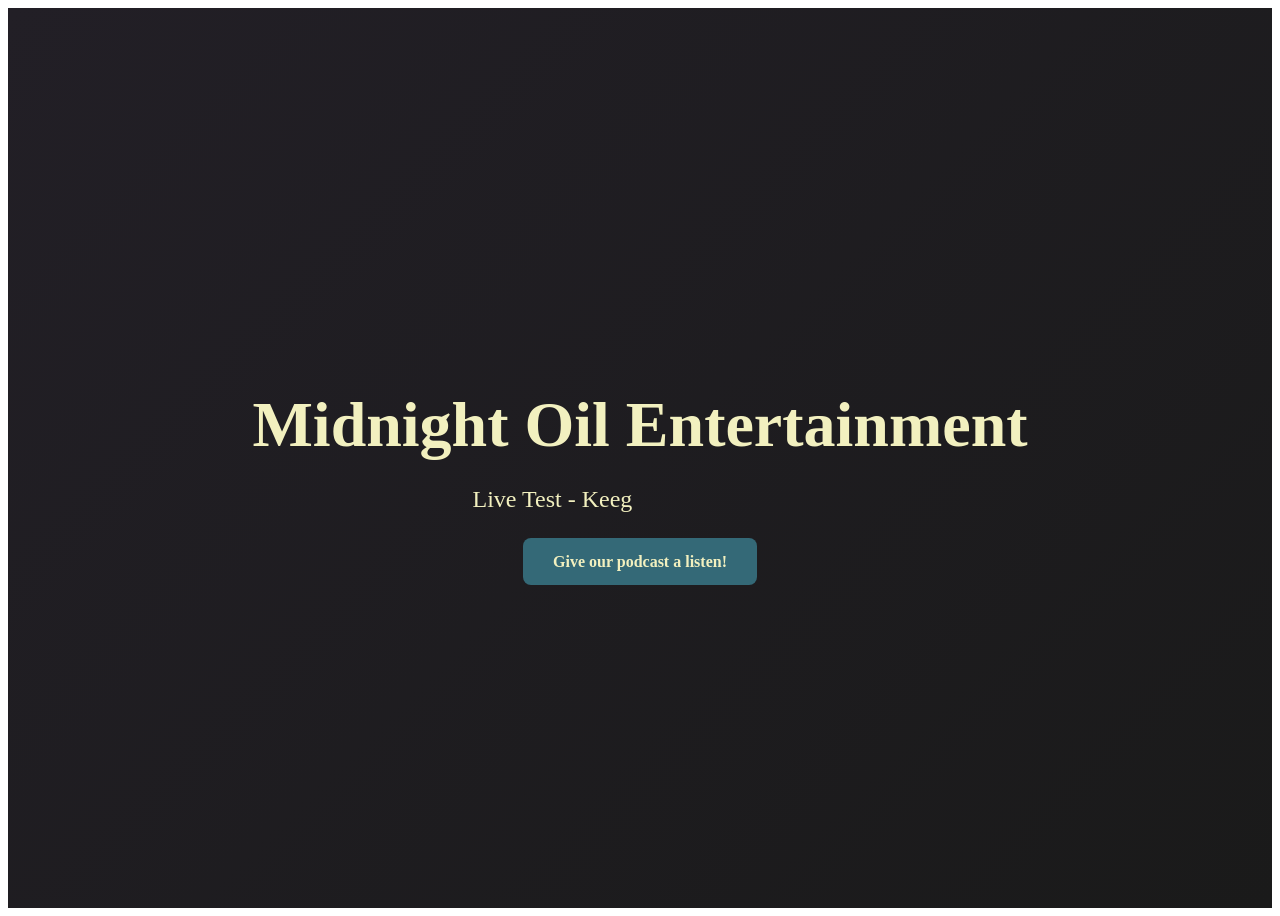
==== index.html @ 4fea9111 "Update index.html" ====
<!DOCTYPE html>
<html lang="en">
  <script id="mcjs">!function(c,h,i,m,p){m=c.createElement(h),p=c.getElementsByTagName(h)[0],m.async=1,m.src=i,p.parentNode.insertBefore(m,p)}(document,"script","https://chimpstatic.com/mcjs-connected/js/users/0e28ff2f172b6da48c7a118a7/094b4158a51c81645ba311806.js");</script>
<head>
  <meta charset="UTF-8">
  <meta name="viewport" content="width=device-width, initial-scale=1.0">
  <title>Midnight Oil Entertainment</title>
  <link rel="stylesheet" href="styles.css">
</head>
<body>
  <header class ="hero">
    <div class="herocontent">
  <h1> Midnight Oil Entertainment</h1>
  <p> Live Test - Keeg</p>
  <a href="https://open.spotify.com/show/3IgRxd3pY9HFSzMkPGi6jD" class="btn">Give our podcast a listen!</a>
    </div>
  </header>
</div>
<script type="text/javascript" src="//s3.amazonaws.com/downloads.mailchimp.com/js/mc-validate.js"></script><script type="text/javascript">(function($) {window.fnames = new Array(); window.ftypes = new Array();fnames[0]='EMAIL';ftypes[0]='email';fnames[1]='FNAME';ftypes[1]='text';fnames[5]='BIRTHDAY';ftypes[5]='birthday';fnames[2]='LNAME';ftypes[2]='text';fnames[3]='ADDRESS';ftypes[3]='address';fnames[4]='PHONE';ftypes[4]='phone';fnames[6]='COMPANY';ftypes[6]='text';}(jQuery));var $mcj = jQuery.noConflict(true);</script></div>


</body>
</html>
---- styles.css ----
.hero {
  height: 100vh;
  background: linear-gradient(135deg, #221f26, #1a1a1a); /* #221f26 from logo */
  color: #f2f0bf; /* light text */
  display: flex;
  justify-content: center;
  align-items: center;
  text-align: center;
}

.hero h1 {
  font-size: 4rem;
  margin-bottom: 20px;
  color: #f2f0bf; /* heading in light accent */
}

.hero p {
  font-size: 1.5rem;
  margin-bottom: 40px;
  max-width: 600px;
}

.btn {
  text-decoration: none;
  padding: 15px 30px;
  background-color: #346977; /* secondary accent */
  color: #f2f0bf;
  font-weight: bold;
  border-radius: 8px;
  transition: all 0.3s ease;
}

.btn:hover {
  background-color: #1f4f5f; /* slightly darker hover */
  transform: scale(1.05);
}
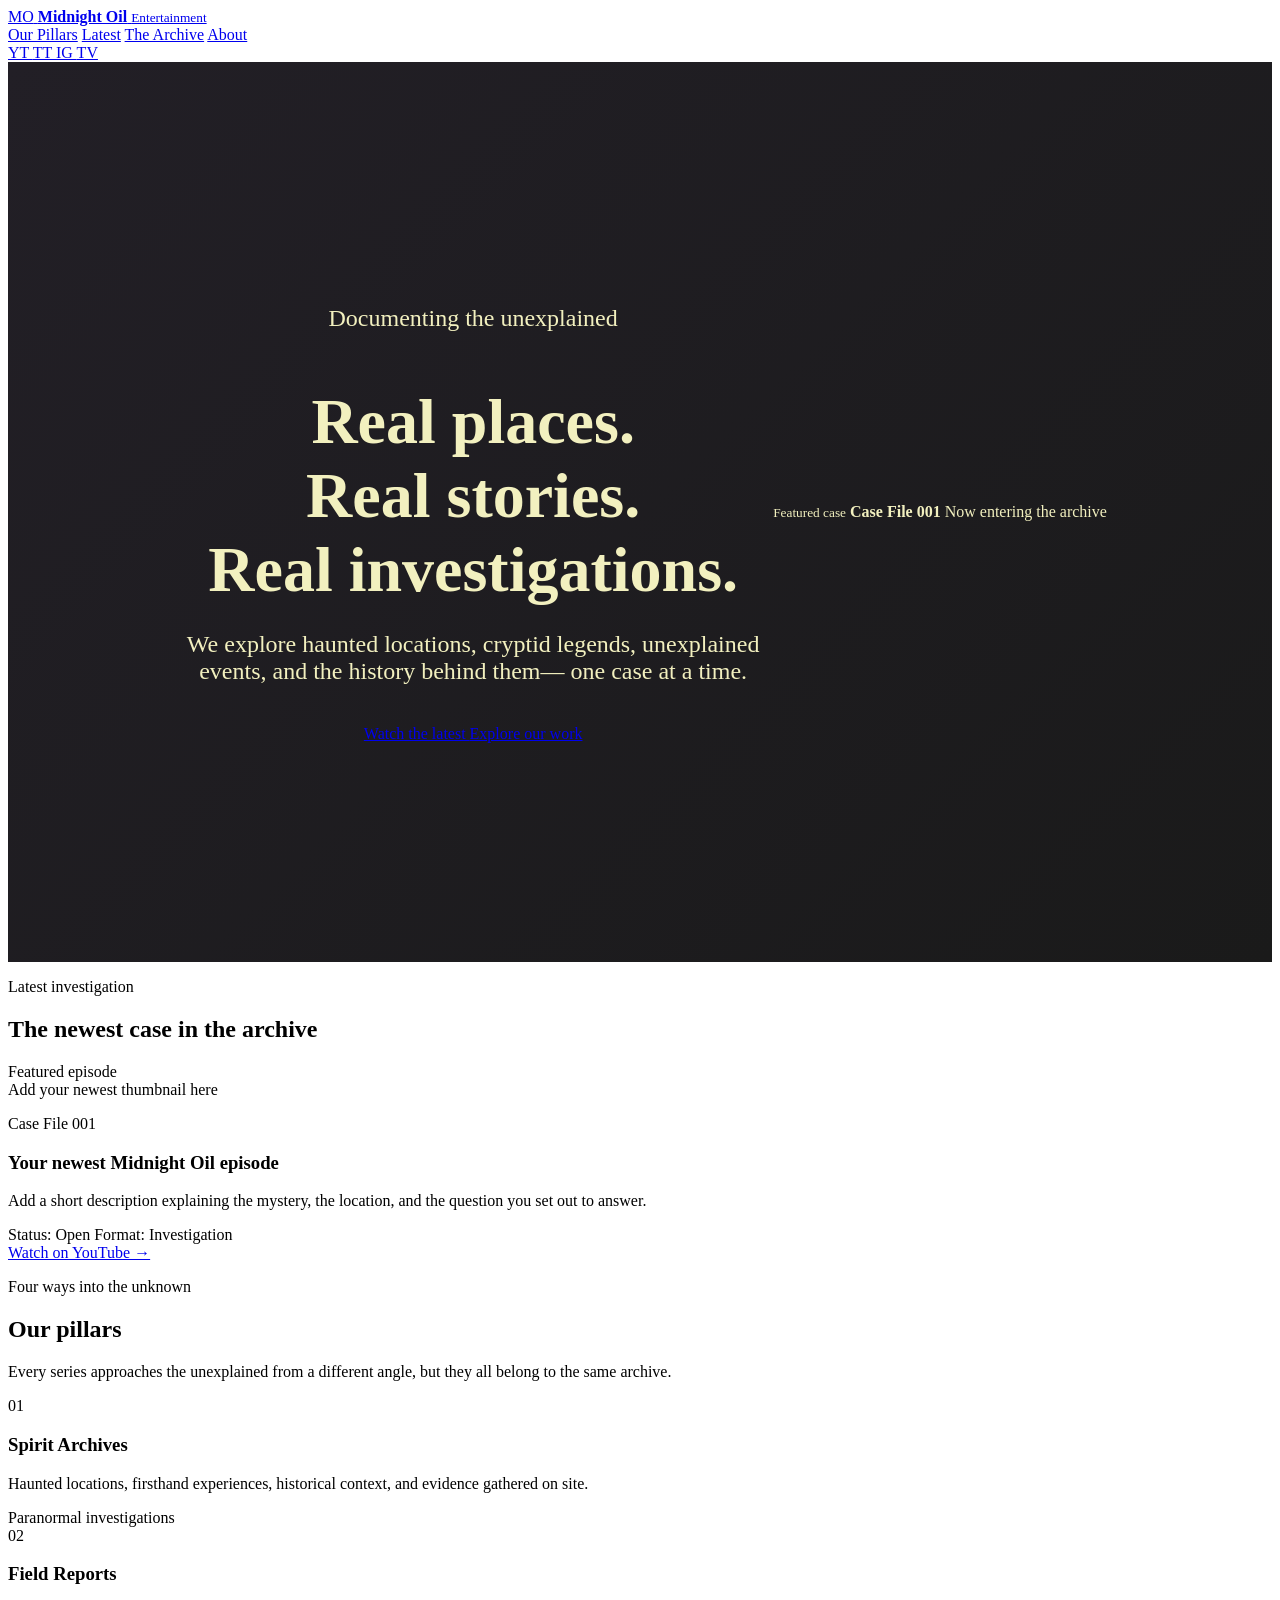
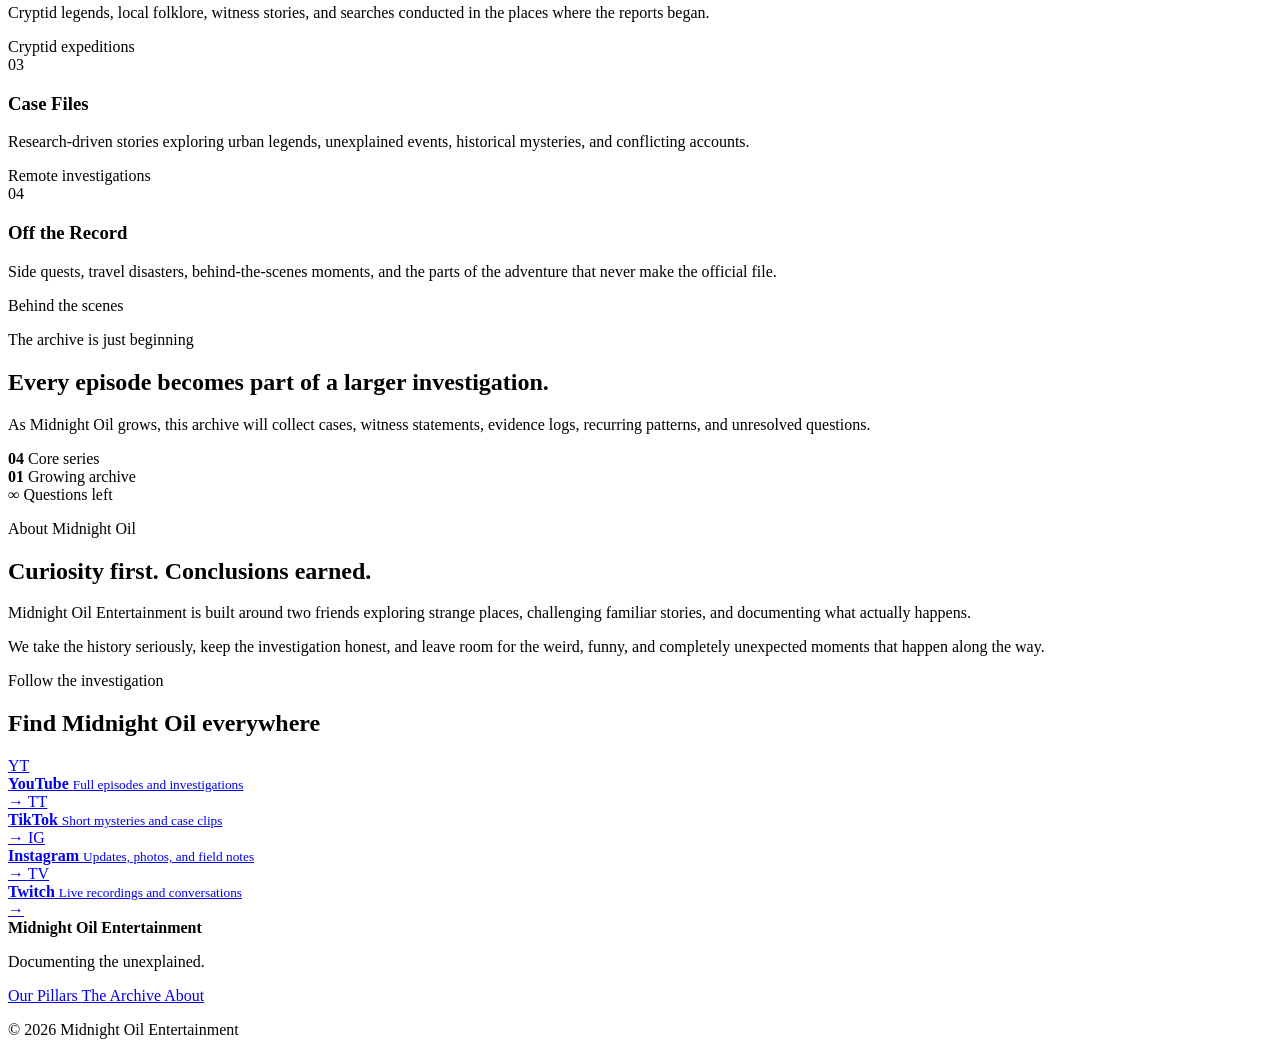
==== commit c5c5e079: "Update index.html" ====
--- a/index.html
+++ b/index.html
@@ -1,25 +1,642 @@
-<!DOCTYPE html>
-<html lang="en">
-  <script id="mcjs">!function(c,h,i,m,p){m=c.createElement(h),p=c.getElementsByTagName(h)[0],m.async=1,m.src=i,p.parentNode.insertBefore(m,p)}(document,"script","https://chimpstatic.com/mcjs-connected/js/users/0e28ff2f172b6da48c7a118a7/094b4158a51c81645ba311806.js");</script>
-<head>
-  <meta charset="UTF-8">
-  <meta name="viewport" content="width=device-width, initial-scale=1.0">
-  <title>Midnight Oil Entertainment</title>
-  <link rel="stylesheet" href="styles.css">
-</head>
-<body>
-  <header class ="hero">
-    <div class="herocontent">
-  <h1> Midnight Oil Entertainment</h1>
-  <p> Live Test - Keeg</p>
-  <a href="https://open.spotify.com/show/3IgRxd3pY9HFSzMkPGi6jD" class="btn">Give our podcast a listen!</a>
-    </div>
-  </header>
-</div>
-<script type="text/javascript" src="//s3.amazonaws.com/downloads.mailchimp.com/js/mc-validate.js"></script><script type="text/javascript">(function($) {window.fnames = new Array(); window.ftypes = new Array();fnames[0]='EMAIL';ftypes[0]='email';fnames[1]='FNAME';ftypes[1]='text';fnames[5]='BIRTHDAY';ftypes[5]='birthday';fnames[2]='LNAME';ftypes[2]='text';fnames[3]='ADDRESS';ftypes[3]='address';fnames[4]='PHONE';ftypes[4]='phone';fnames[6]='COMPANY';ftypes[6]='text';}(jQuery));var $mcj = jQuery.noConflict(true);</script></div>
-
-
-</body>
+<!DOCTYPE html>
+<html lang="en">
+<head>
+  <meta charset="UTF-8">
+
+  <meta
+    name="viewport"
+    content="width=device-width, initial-scale=1.0"
+  >
+
+  <meta
+    name="description"
+    content="Midnight Oil Entertainment documents haunted places, cryptid legends, unexplained events, and the stories behind them."
+  >
+
+  <title>Midnight Oil Entertainment</title>
+
+  <link rel="stylesheet" href="styles.css">
+</head>
+
+<body>
+
+  <!-- ========================= -->
+  <!-- HEADER / NAVIGATION -->
+  <!-- ========================= -->
+
+  <header class="site-header">
+
+    <a
+      class="brand"
+      href="#top"
+      aria-label="Midnight Oil Entertainment home"
+    >
+
+      <span class="brand-mark">MO</span>
+
+      <span class="brand-text">
+        <strong>Midnight Oil</strong>
+        <small>Entertainment</small>
+      </span>
+
+    </a>
+
+    <nav
+      class="desktop-nav"
+      aria-label="Main navigation"
+    >
+      <a href="#pillars">Our Pillars</a>
+      <a href="#latest">Latest</a>
+      <a href="#archive">The Archive</a>
+      <a href="#about">About</a>
+    </nav>
+
+    <div
+      class="header-socials"
+      aria-label="Social media"
+    >
+
+      <a
+        href="https://youtube.com/@midnightoilentertainment?si=azWgNylJqY5GxmDU"
+        target="_blank"
+        rel="noopener noreferrer"
+        aria-label="YouTube"
+      >
+        YT
+      </a>
+
+      <a
+        href="https://www.tiktok.com/@midnightoilentertainment?_r=1&_t=ZT-98FKACgDr4A"
+        target="_blank"
+        rel="noopener noreferrer"
+        aria-label="TikTok"
+      >
+        TT
+      </a>
+
+      <a
+        href="https://www.instagram.com/midnightoilentertainment?igsh=N3ZkbWxhZm55MnQy&utm_source=qr"
+        target="_blank"
+        rel="noopener noreferrer"
+        aria-label="Instagram"
+      >
+        IG
+      </a>
+
+      <a
+        href="https://twitch.tv/midnightoilentertainment"
+        target="_blank"
+        rel="noopener noreferrer"
+        aria-label="Twitch"
+      >
+        TV
+      </a>
+
+    </div>
+
+  </header>
+
+
+  <main id="top">
+
+    <!-- ========================= -->
+    <!-- HERO SECTION -->
+    <!-- ========================= -->
+
+    <section class="hero">
+
+      <div class="hero-overlay"></div>
+
+      <div class="hero-content">
+
+        <p class="eyebrow">
+          Documenting the unexplained
+        </p>
+
+        <h1>
+          Real places.<br>
+          Real stories.<br>
+          <span>Real investigations.</span>
+        </h1>
+
+        <p class="hero-copy">
+          We explore haunted locations, cryptid legends,
+          unexplained events, and the history behind them—
+          one case at a time.
+        </p>
+
+        <div class="button-row">
+
+          <a
+            class="button button-primary"
+            href="#latest"
+          >
+            Watch the latest
+          </a>
+
+          <a
+            class="button button-secondary"
+            href="#pillars"
+          >
+            Explore our work
+          </a>
+
+        </div>
+
+      </div>
+
+      <div
+        class="case-stamp"
+        aria-label="Featured case"
+      >
+        <small>Featured case</small>
+        <strong>Case File 001</strong>
+        <span>Now entering the archive</span>
+      </div>
+
+    </section>
+
+
+    <!-- ========================= -->
+    <!-- LATEST EPISODE -->
+    <!-- ========================= -->
+
+    <section
+      class="section section-dark"
+      id="latest"
+    >
+
+      <div class="section-heading">
+
+        <div>
+          <p class="eyebrow">
+            Latest investigation
+          </p>
+
+          <h2>
+            The newest case in the archive
+          </h2>
+        </div>
+
+      </div>
+
+      <article class="featured-card">
+
+        <div class="featured-visual">
+
+          <span class="visual-label">
+            Featured episode
+          </span>
+
+          <div class="visual-placeholder">
+            <span>
+              Add your newest thumbnail here
+            </span>
+          </div>
+
+        </div>
+
+        <div class="featured-copy">
+
+          <p class="file-number">
+            Case File 001
+          </p>
+
+          <h3>
+            Your newest Midnight Oil episode
+          </h3>
+
+          <p>
+            Add a short description explaining the mystery,
+            the location, and the question you set out to answer.
+          </p>
+
+          <div class="case-meta">
+            <span>Status: Open</span>
+            <span>Format: Investigation</span>
+          </div>
+
+          <a
+            class="text-link"
+            href="https://youtube.com/@midnightoilentertainment?si=azWgNylJqY5GxmDU"
+            target="_blank"
+            rel="noopener noreferrer"
+          >
+            Watch on YouTube →
+          </a>
+
+        </div>
+
+      </article>
+
+    </section>
+
+
+    <!-- ========================= -->
+    <!-- FOUR CONTENT PILLARS -->
+    <!-- ========================= -->
+
+    <section
+      class="section"
+      id="pillars"
+    >
+
+      <div class="section-heading">
+
+        <div>
+          <p class="eyebrow">
+            Four ways into the unknown
+          </p>
+
+          <h2>
+            Our pillars
+          </h2>
+        </div>
+
+        <p>
+          Every series approaches the unexplained from a
+          different angle, but they all belong to the same archive.
+        </p>
+
+      </div>
+
+      <div class="pillar-grid">
+
+        <!-- SPIRIT ARCHIVES -->
+
+        <article class="pillar-card">
+
+          <span class="pillar-number">
+            01
+          </span>
+
+          <h3>
+            Spirit Archives
+          </h3>
+
+          <p>
+            Haunted locations, firsthand experiences,
+            historical context, and evidence gathered on site.
+          </p>
+
+          <span class="pillar-tag">
+            Paranormal investigations
+          </span>
+
+        </article>
+
+
+        <!-- FIELD REPORTS -->
+
+        <article class="pillar-card">
+
+          <span class="pillar-number">
+            02
+          </span>
+
+          <h3>
+            Field Reports
+          </h3>
+
+          <p>
+            Cryptid legends, local folklore, witness stories,
+            and searches conducted in the places where the
+            reports began.
+          </p>
+
+          <span class="pillar-tag">
+            Cryptid expeditions
+          </span>
+
+        </article>
+
+
+        <!-- CASE FILES -->
+
+        <article class="pillar-card">
+
+          <span class="pillar-number">
+            03
+          </span>
+
+          <h3>
+            Case Files
+          </h3>
+
+          <p>
+            Research-driven stories exploring urban legends,
+            unexplained events, historical mysteries, and
+            conflicting accounts.
+          </p>
+
+          <span class="pillar-tag">
+            Remote investigations
+          </span>
+
+        </article>
+
+
+        <!-- OFF THE RECORD -->
+
+        <article class="pillar-card">
+
+          <span class="pillar-number">
+            04
+          </span>
+
+          <h3>
+            Off the Record
+          </h3>
+
+          <p>
+            Side quests, travel disasters, behind-the-scenes
+            moments, and the parts of the adventure that never
+            make the official file.
+          </p>
+
+          <span class="pillar-tag">
+            Behind the scenes
+          </span>
+
+        </article>
+
+      </div>
+
+    </section>
+
+
+    <!-- ========================= -->
+    <!-- THE ARCHIVE -->
+    <!-- ========================= -->
+
+    <section
+      class="section section-archive"
+      id="archive"
+    >
+
+      <div class="archive-copy">
+
+        <p class="eyebrow">
+          The archive is just beginning
+        </p>
+
+        <h2>
+          Every episode becomes part of a larger investigation.
+        </h2>
+
+        <p>
+          As Midnight Oil grows, this archive will collect cases,
+          witness statements, evidence logs, recurring patterns,
+          and unresolved questions.
+        </p>
+
+      </div>
+
+      <div class="archive-stats">
+
+        <div class="stat">
+          <strong>04</strong>
+          <span>Core series</span>
+        </div>
+
+        <div class="stat">
+          <strong>01</strong>
+          <span>Growing archive</span>
+        </div>
+
+        <div class="stat">
+          <strong>∞</strong>
+          <span>Questions left</span>
+        </div>
+
+      </div>
+
+    </section>
+
+
+    <!-- ========================= -->
+    <!-- ABOUT -->
+    <!-- ========================= -->
+
+    <section
+      class="section"
+      id="about"
+    >
+
+      <div class="about-grid">
+
+        <div>
+
+          <p class="eyebrow">
+            About Midnight Oil
+          </p>
+
+          <h2>
+            Curiosity first. Conclusions earned.
+          </h2>
+
+        </div>
+
+        <div class="about-copy">
+
+          <p>
+            Midnight Oil Entertainment is built around two
+            friends exploring strange places, challenging
+            familiar stories, and documenting what actually happens.
+          </p>
+
+          <p>
+            We take the history seriously, keep the investigation
+            honest, and leave room for the weird, funny, and
+            completely unexpected moments that happen along the way.
+          </p>
+
+        </div>
+
+      </div>
+
+    </section>
+
+
+    <!-- ========================= -->
+    <!-- SOCIAL MEDIA -->
+    <!-- ========================= -->
+
+    <section class="section social-section">
+
+      <div class="section-heading">
+
+        <div>
+
+          <p class="eyebrow">
+            Follow the investigation
+          </p>
+
+          <h2>
+            Find Midnight Oil everywhere
+          </h2>
+
+        </div>
+
+      </div>
+
+      <div class="social-grid">
+
+        <!-- YOUTUBE -->
+
+        <a
+          class="social-card"
+          href="https://youtube.com/@midnightoilentertainment?si=azWgNylJqY5GxmDU"
+          target="_blank"
+          rel="noopener noreferrer"
+        >
+
+          <span class="social-short">
+            YT
+          </span>
+
+          <div>
+            <strong>YouTube</strong>
+            <small>
+              Full episodes and investigations
+            </small>
+          </div>
+
+          <span aria-hidden="true">
+            →
+          </span>
+
+        </a>
+
+
+        <!-- TIKTOK -->
+
+        <a
+          class="social-card"
+          href="https://www.tiktok.com/@midnightoilentertainment?_r=1&_t=ZT-98FKACgDr4A"
+          target="_blank"
+          rel="noopener noreferrer"
+        >
+
+          <span class="social-short">
+            TT
+          </span>
+
+          <div>
+            <strong>TikTok</strong>
+            <small>
+              Short mysteries and case clips
+            </small>
+          </div>
+
+          <span aria-hidden="true">
+            →
+          </span>
+
+        </a>
+
+
+        <!-- INSTAGRAM -->
+
+        <a
+          class="social-card"
+          href="https://www.instagram.com/midnightoilentertainment?igsh=N3ZkbWxhZm55MnQy&utm_source=qr"
+          target="_blank"
+          rel="noopener noreferrer"
+        >
+
+          <span class="social-short">
+            IG
+          </span>
+
+          <div>
+            <strong>Instagram</strong>
+            <small>
+              Updates, photos, and field notes
+            </small>
+          </div>
+
+          <span aria-hidden="true">
+            →
+          </span>
+
+        </a>
+
+
+        <!-- TWITCH -->
+
+        <a
+          class="social-card"
+          href="https://twitch.tv/midnightoilentertainment"
+          target="_blank"
+          rel="noopener noreferrer"
+        >
+
+          <span class="social-short">
+            TV
+          </span>
+
+          <div>
+            <strong>Twitch</strong>
+            <small>
+              Live recordings and conversations
+            </small>
+          </div>
+
+          <span aria-hidden="true">
+            →
+          </span>
+
+        </a>
+
+      </div>
+
+    </section>
+
+  </main>
+
+
+  <!-- ========================= -->
+  <!-- FOOTER -->
+  <!-- ========================= -->
+
+  <footer class="site-footer">
+
+    <div>
+
+      <strong>
+        Midnight Oil Entertainment
+      </strong>
+
+      <p>
+        Documenting the unexplained.
+      </p>
+
+    </div>
+
+    <div class="footer-links">
+
+      <a href="#pillars">
+        Our Pillars
+      </a>
+
+      <a href="#archive">
+        The Archive
+      </a>
+
+      <a href="#about">
+        About
+      </a>
+
+    </div>
+
+    <p class="copyright">
+      © 2026 Midnight Oil Entertainment
+    </p>
+
+  </footer>
+
+</body>
 </html>
 
 
@@ -31,4 +648,3 @@
 
 
 
-
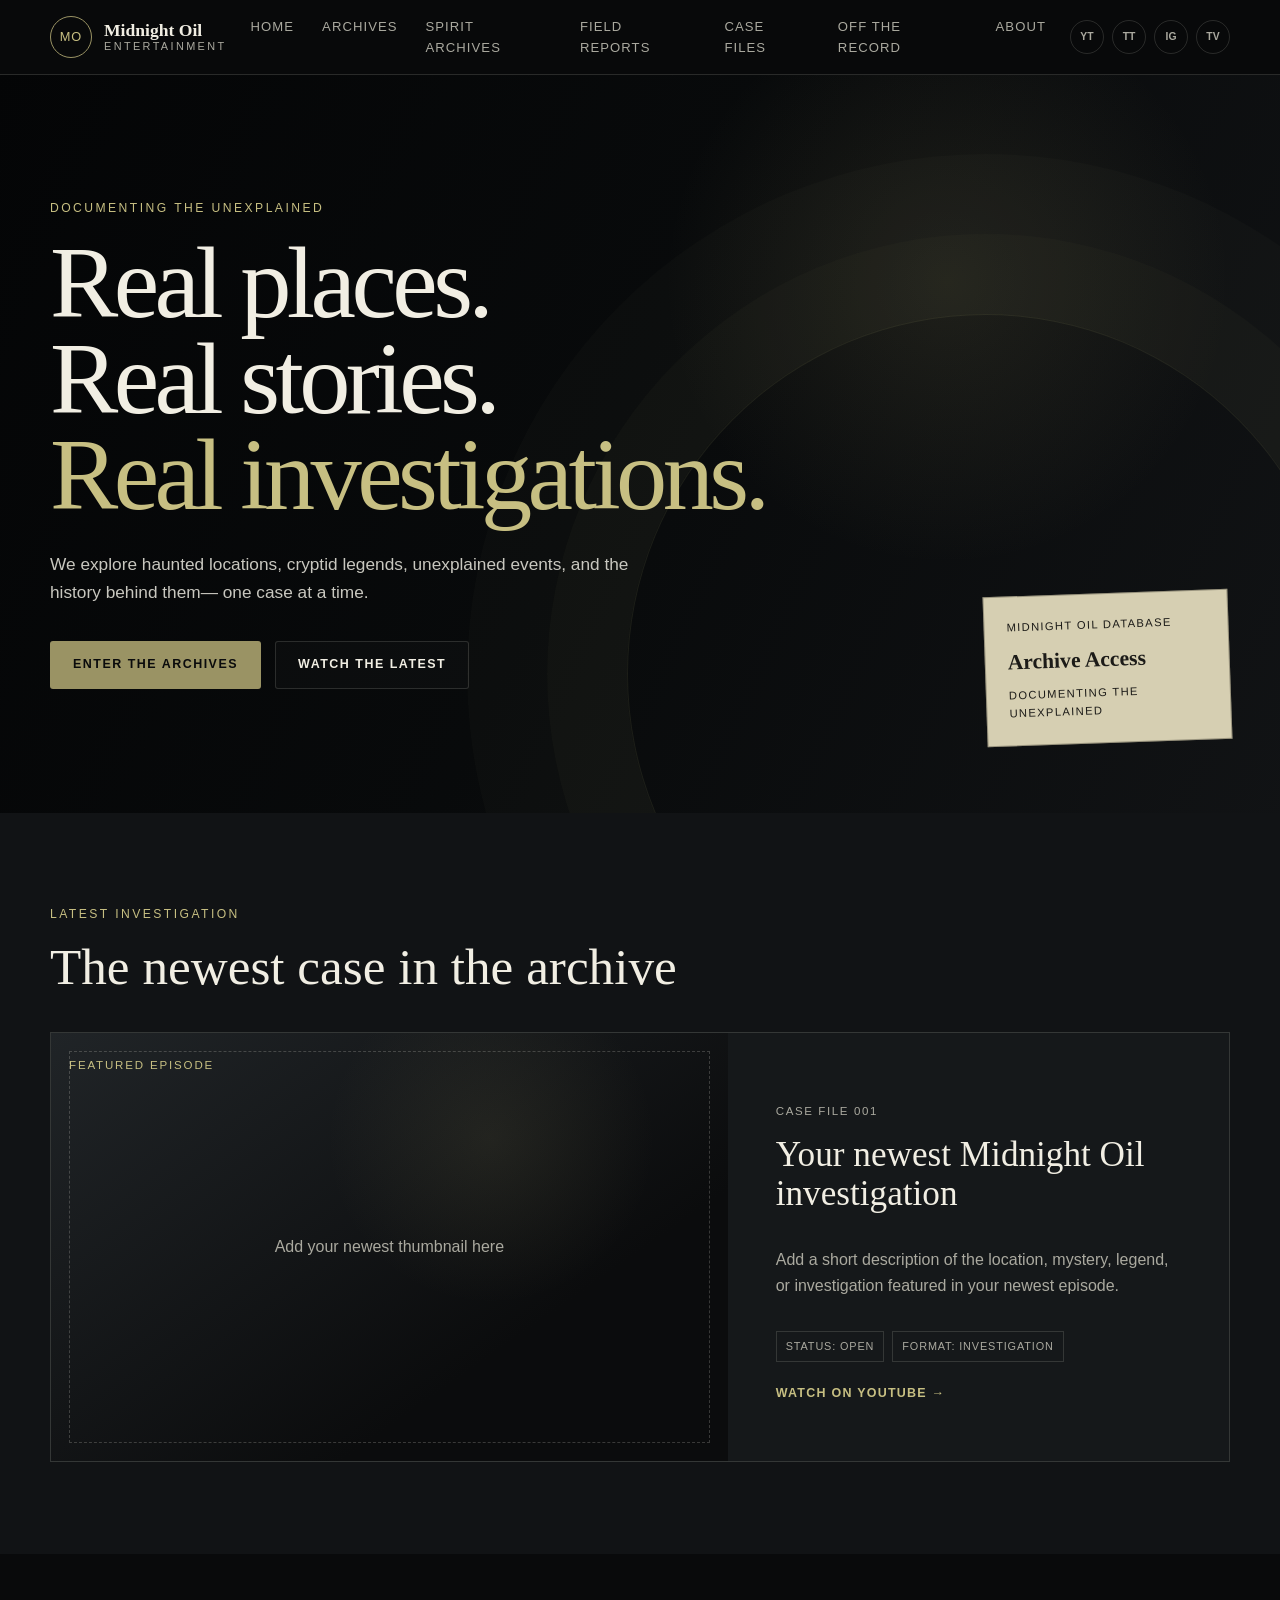
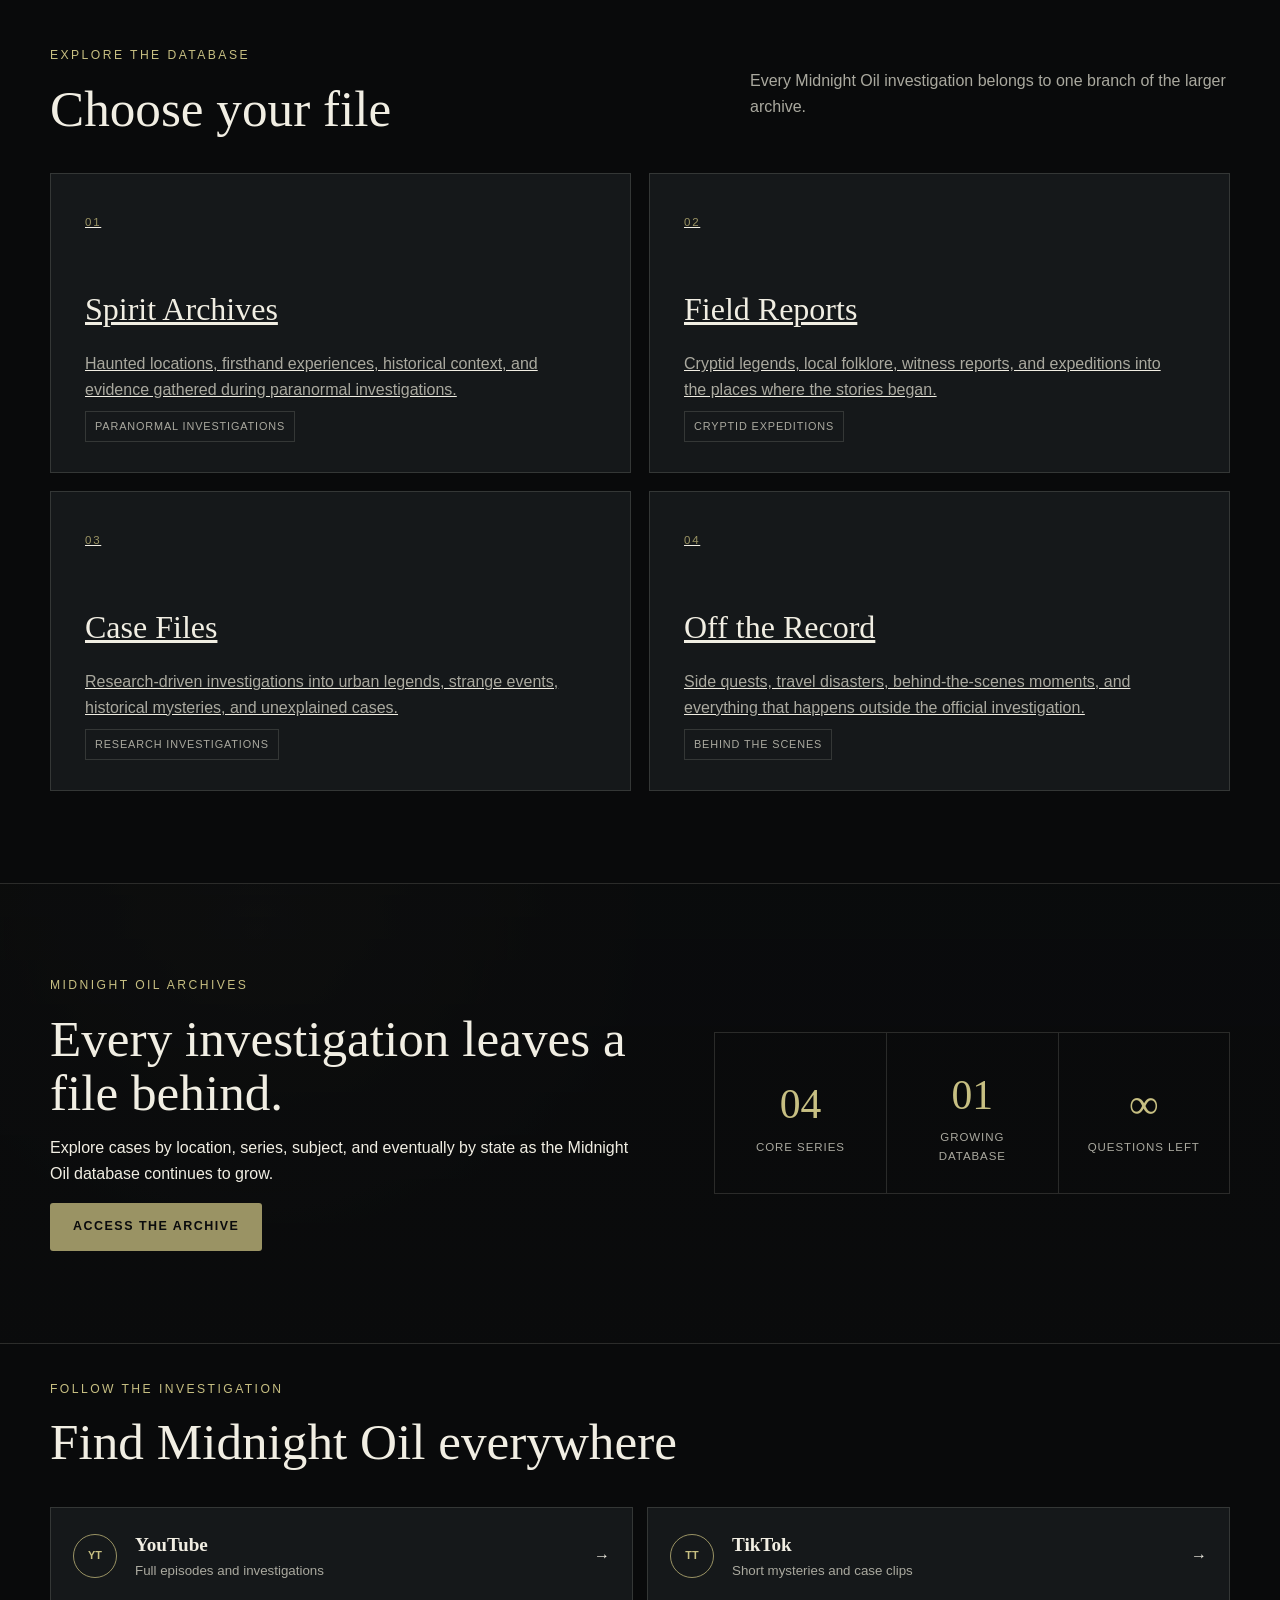
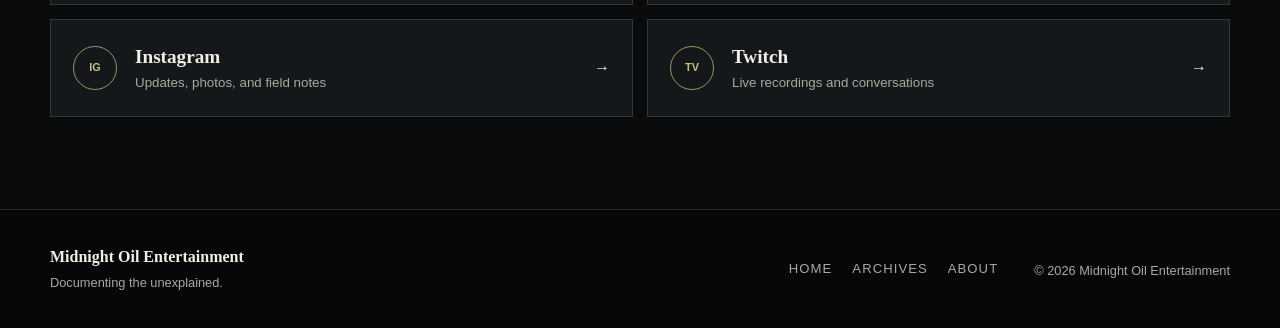
==== commit 03a9c395: "Update index.html" ====
--- a/index.html
+++ b/index.html
@@ -28,7 +28,7 @@
 
     <a
       class="brand"
-      href="#top"
+      href="index.html"
       aria-label="Midnight Oil Entertainment home"
     >
 
@@ -45,10 +45,31 @@
       class="desktop-nav"
       aria-label="Main navigation"
     >
-      <a href="#pillars">Our Pillars</a>
-      <a href="#latest">Latest</a>
-      <a href="#archive">The Archive</a>
-      <a href="#about">About</a>
+      <a href="index.html">Home</a>
+
+      <a href="archives.html">
+        Archives
+      </a>
+
+      <a href="spirit-archives.html">
+        Spirit Archives
+      </a>
+
+      <a href="field-reports.html">
+        Field Reports
+      </a>
+
+      <a href="case-files.html">
+        Case Files
+      </a>
+
+      <a href="off-the-record.html">
+        Off the Record
+      </a>
+
+      <a href="about.html">
+        About
+      </a>
     </nav>
 
     <div
@@ -97,10 +118,10 @@
   </header>
 
 
-  <main id="top">
-
-    <!-- ========================= -->
-    <!-- HERO SECTION -->
+  <main>
+
+    <!-- ========================= -->
+    <!-- HERO -->
     <!-- ========================= -->
 
     <section class="hero">
@@ -129,18 +150,18 @@
 
           <a
             class="button button-primary"
+            href="archives.html"
+          >
+            Enter the archives
+          </a>
+
+          <a
+            class="button button-secondary"
             href="#latest"
           >
             Watch the latest
           </a>
 
-          <a
-            class="button button-secondary"
-            href="#pillars"
-          >
-            Explore our work
-          </a>
-
         </div>
 
       </div>
@@ -149,16 +170,16 @@
         class="case-stamp"
         aria-label="Featured case"
       >
-        <small>Featured case</small>
-        <strong>Case File 001</strong>
-        <span>Now entering the archive</span>
+        <small>Midnight Oil Database</small>
+        <strong>Archive Access</strong>
+        <span>Documenting the unexplained</span>
       </div>
 
     </section>
 
 
     <!-- ========================= -->
-    <!-- LATEST EPISODE -->
+    <!-- LATEST INVESTIGATION -->
     <!-- ========================= -->
 
     <section
@@ -169,6 +190,7 @@
       <div class="section-heading">
 
         <div>
+
           <p class="eyebrow">
             Latest investigation
           </p>
@@ -176,9 +198,11 @@
           <h2>
             The newest case in the archive
           </h2>
-        </div>
-
-      </div>
+
+        </div>
+
+      </div>
+
 
       <article class="featured-card">
 
@@ -189,12 +213,15 @@
           </span>
 
           <div class="visual-placeholder">
+
             <span>
               Add your newest thumbnail here
             </span>
+
           </div>
 
         </div>
+
 
         <div class="featured-copy">
 
@@ -203,17 +230,25 @@
           </p>
 
           <h3>
-            Your newest Midnight Oil episode
+            Your newest Midnight Oil investigation
           </h3>
 
           <p>
-            Add a short description explaining the mystery,
-            the location, and the question you set out to answer.
+            Add a short description of the location,
+            mystery, legend, or investigation featured
+            in your newest episode.
           </p>
 
           <div class="case-meta">
-            <span>Status: Open</span>
-            <span>Format: Investigation</span>
+
+            <span>
+              Status: Open
+            </span>
+
+            <span>
+              Format: Investigation
+            </span>
+
           </div>
 
           <a
@@ -233,38 +268,42 @@
 
 
     <!-- ========================= -->
-    <!-- FOUR CONTENT PILLARS -->
-    <!-- ========================= -->
-
-    <section
-      class="section"
-      id="pillars"
-    >
+    <!-- SERIES DIRECTORY -->
+    <!-- ========================= -->
+
+    <section class="section">
 
       <div class="section-heading">
 
         <div>
+
           <p class="eyebrow">
-            Four ways into the unknown
+            Explore the database
           </p>
 
           <h2>
-            Our pillars
+            Choose your file
           </h2>
+
         </div>
 
         <p>
-          Every series approaches the unexplained from a
-          different angle, but they all belong to the same archive.
+          Every Midnight Oil investigation belongs to one
+          branch of the larger archive.
         </p>
 
       </div>
 
+
       <div class="pillar-grid">
 
+
         <!-- SPIRIT ARCHIVES -->
 
-        <article class="pillar-card">
+        <a
+          class="pillar-card"
+          href="spirit-archives.html"
+        >
 
           <span class="pillar-number">
             01
@@ -276,19 +315,23 @@
 
           <p>
             Haunted locations, firsthand experiences,
-            historical context, and evidence gathered on site.
+            historical context, and evidence gathered
+            during paranormal investigations.
           </p>
 
           <span class="pillar-tag">
             Paranormal investigations
           </span>
 
-        </article>
+        </a>
 
 
         <!-- FIELD REPORTS -->
 
-        <article class="pillar-card">
+        <a
+          class="pillar-card"
+          href="field-reports.html"
+        >
 
           <span class="pillar-number">
             02
@@ -299,21 +342,24 @@
           </h3>
 
           <p>
-            Cryptid legends, local folklore, witness stories,
-            and searches conducted in the places where the
-            reports began.
+            Cryptid legends, local folklore,
+            witness reports, and expeditions into
+            the places where the stories began.
           </p>
 
           <span class="pillar-tag">
             Cryptid expeditions
           </span>
 
-        </article>
+        </a>
 
 
         <!-- CASE FILES -->
 
-        <article class="pillar-card">
+        <a
+          class="pillar-card"
+          href="case-files.html"
+        >
 
           <span class="pillar-number">
             03
@@ -324,21 +370,24 @@
           </h3>
 
           <p>
-            Research-driven stories exploring urban legends,
-            unexplained events, historical mysteries, and
-            conflicting accounts.
+            Research-driven investigations into
+            urban legends, strange events,
+            historical mysteries, and unexplained cases.
           </p>
 
           <span class="pillar-tag">
-            Remote investigations
-          </span>
-
-        </article>
+            Research investigations
+          </span>
+
+        </a>
 
 
         <!-- OFF THE RECORD -->
 
-        <article class="pillar-card">
+        <a
+          class="pillar-card"
+          href="off-the-record.html"
+        >
 
           <span class="pillar-number">
             04
@@ -349,16 +398,16 @@
           </h3>
 
           <p>
-            Side quests, travel disasters, behind-the-scenes
-            moments, and the parts of the adventure that never
-            make the official file.
+            Side quests, travel disasters,
+            behind-the-scenes moments, and everything
+            that happens outside the official investigation.
           </p>
 
           <span class="pillar-tag">
             Behind the scenes
           </span>
 
-        </article>
+        </a>
 
       </div>
 
@@ -366,90 +415,68 @@
 
 
     <!-- ========================= -->
-    <!-- THE ARCHIVE -->
-    <!-- ========================= -->
-
-    <section
-      class="section section-archive"
-      id="archive"
-    >
+    <!-- ARCHIVE TEASER -->
+    <!-- ========================= -->
+
+    <section class="section section-archive">
 
       <div class="archive-copy">
 
         <p class="eyebrow">
-          The archive is just beginning
+          Midnight Oil Archives
         </p>
 
         <h2>
-          Every episode becomes part of a larger investigation.
+          Every investigation leaves a file behind.
         </h2>
 
         <p>
-          As Midnight Oil grows, this archive will collect cases,
-          witness statements, evidence logs, recurring patterns,
-          and unresolved questions.
+          Explore cases by location, series, subject,
+          and eventually by state as the Midnight Oil
+          database continues to grow.
         </p>
 
-      </div>
+        <a
+          class="button button-primary"
+          href="archives.html"
+        >
+          Access the archive
+        </a>
+
+      </div>
+
 
       <div class="archive-stats">
 
         <div class="stat">
+
           <strong>04</strong>
-          <span>Core series</span>
-        </div>
+
+          <span>
+            Core series
+          </span>
+
+        </div>
+
 
         <div class="stat">
+
           <strong>01</strong>
-          <span>Growing archive</span>
-        </div>
+
+          <span>
+            Growing database
+          </span>
+
+        </div>
+
 
         <div class="stat">
+
           <strong>∞</strong>
-          <span>Questions left</span>
-        </div>
-
-      </div>
-
-    </section>
-
-
-    <!-- ========================= -->
-    <!-- ABOUT -->
-    <!-- ========================= -->
-
-    <section
-      class="section"
-      id="about"
-    >
-
-      <div class="about-grid">
-
-        <div>
-
-          <p class="eyebrow">
-            About Midnight Oil
-          </p>
-
-          <h2>
-            Curiosity first. Conclusions earned.
-          </h2>
-
-        </div>
-
-        <div class="about-copy">
-
-          <p>
-            Midnight Oil Entertainment is built around two
-            friends exploring strange places, challenging
-            familiar stories, and documenting what actually happens.
-          </p>
-
-          <p>
-            We take the history seriously, keep the investigation
-            honest, and leave room for the weird, funny, and
-            completely unexpected moments that happen along the way.
-          </p>
+
+          <span>
+            Questions left
+          </span>
 
         </div>
 
@@ -480,7 +507,9 @@
 
       </div>
 
+
       <div class="social-grid">
+
 
         <!-- YOUTUBE -->
 
@@ -496,10 +525,15 @@
           </span>
 
           <div>
-            <strong>YouTube</strong>
+
+            <strong>
+              YouTube
+            </strong>
+
             <small>
               Full episodes and investigations
             </small>
+
           </div>
 
           <span aria-hidden="true">
@@ -523,10 +557,15 @@
           </span>
 
           <div>
-            <strong>TikTok</strong>
+
+            <strong>
+              TikTok
+            </strong>
+
             <small>
               Short mysteries and case clips
             </small>
+
           </div>
 
           <span aria-hidden="true">
@@ -550,10 +589,15 @@
           </span>
 
           <div>
-            <strong>Instagram</strong>
+
+            <strong>
+              Instagram
+            </strong>
+
             <small>
               Updates, photos, and field notes
             </small>
+
           </div>
 
           <span aria-hidden="true">
@@ -577,10 +621,15 @@
           </span>
 
           <div>
-            <strong>Twitch</strong>
+
+            <strong>
+              Twitch
+            </strong>
+
             <small>
               Live recordings and conversations
             </small>
+
           </div>
 
           <span aria-hidden="true">
@@ -614,21 +663,23 @@
 
     </div>
 
+
     <div class="footer-links">
 
-      <a href="#pillars">
-        Our Pillars
-      </a>
-
-      <a href="#archive">
-        The Archive
-      </a>
-
-      <a href="#about">
+      <a href="index.html">
+        Home
+      </a>
+
+      <a href="archives.html">
+        Archives
+      </a>
+
+      <a href="about.html">
         About
       </a>
 
     </div>
+
 
     <p class="copyright">
       © 2026 Midnight Oil Entertainment
@@ -637,14 +688,4 @@
   </footer>
 
 </body>
-</html>
-
-
-
-
-
-
-
-
-
-
+</html>
--- a/styles.css
+++ b/styles.css
@@ -1,36 +1,768 @@
-.hero {
-  height: 100vh;
-  background: linear-gradient(135deg, #221f26, #1a1a1a); /* #221f26 from logo */
-  color: #f2f0bf; /* light text */
-  display: flex;
-  justify-content: center;
-  align-items: center;
-  text-align: center;
-}
-
-.hero h1 {
-  font-size: 4rem;
-  margin-bottom: 20px;
-  color: #f2f0bf; /* heading in light accent */
-}
-
-.hero p {
-  font-size: 1.5rem;
-  margin-bottom: 40px;
-  max-width: 600px;
-}
-
-.btn {
-  text-decoration: none;
-  padding: 15px 30px;
-  background-color: #346977; /* secondary accent */
-  color: #f2f0bf;
-  font-weight: bold;
-  border-radius: 8px;
-  transition: all 0.3s ease;
-}
-
-.btn:hover {
-  background-color: #1f4f5f; /* slightly darker hover */
-  transform: scale(1.05);
-}
+:root {
+  --bg: #090a0b;
+  --bg-soft: #111315;
+  --panel: #15181a;
+  --panel-light: #1b1f21;
+  --text: #f1eee3;
+  --muted: #aaa99f;
+  --line: rgba(241, 238, 227, 0.14);
+  --accent: #9a9364;
+  --accent-light: #c7bf82;
+  --max-width: 1180px;
+}
+
+* {
+  box-sizing: border-box;
+}
+
+html {
+  scroll-behavior: smooth;
+}
+
+body {
+  margin: 0;
+  background: var(--bg);
+  color: var(--text);
+  font-family: Arial, Helvetica, sans-serif;
+  line-height: 1.6;
+}
+
+a {
+  color: inherit;
+}
+
+/* ========================= */
+/* HEADER */
+/* ========================= */
+
+.site-header {
+  position: sticky;
+  top: 0;
+  z-index: 20;
+  display: flex;
+  align-items: center;
+  justify-content: space-between;
+  gap: 24px;
+  padding: 16px max(20px, calc((100vw - var(--max-width)) / 2));
+  background: rgba(9, 10, 11, 0.94);
+  border-bottom: 1px solid var(--line);
+  backdrop-filter: blur(12px);
+}
+
+.brand {
+  display: flex;
+  align-items: center;
+  gap: 12px;
+  text-decoration: none;
+}
+
+.brand-mark {
+  display: grid;
+  place-items: center;
+  width: 42px;
+  height: 42px;
+  border: 1px solid var(--accent);
+  border-radius: 50%;
+  color: var(--accent-light);
+  font-size: 0.8rem;
+  letter-spacing: 0.08em;
+}
+
+.brand-text {
+  display: flex;
+  flex-direction: column;
+  line-height: 1.1;
+}
+
+.brand-text strong {
+  font-family: Georgia, "Times New Roman", serif;
+  font-size: 1.1rem;
+}
+
+.brand-text small {
+  color: var(--muted);
+  font-size: 0.68rem;
+  letter-spacing: 0.22em;
+  text-transform: uppercase;
+}
+
+.desktop-nav {
+  display: flex;
+  gap: 28px;
+}
+
+.desktop-nav a,
+.footer-links a {
+  color: var(--muted);
+  font-size: 0.82rem;
+  letter-spacing: 0.08em;
+  text-decoration: none;
+  text-transform: uppercase;
+}
+
+.desktop-nav a:hover,
+.footer-links a:hover {
+  color: var(--text);
+}
+
+.header-socials {
+  display: flex;
+  gap: 8px;
+}
+
+.header-socials a {
+  display: grid;
+  place-items: center;
+  width: 34px;
+  height: 34px;
+  border: 1px solid var(--line);
+  border-radius: 50%;
+  color: var(--muted);
+  font-size: 0.65rem;
+  font-weight: bold;
+  text-decoration: none;
+}
+
+.header-socials a:hover {
+  border-color: var(--accent);
+  color: var(--accent-light);
+}
+
+/* ========================= */
+/* HERO */
+/* ========================= */
+
+.hero {
+  position: relative;
+  min-height: 82vh;
+  display: flex;
+  align-items: center;
+  overflow: hidden;
+  padding: 96px max(24px, calc((100vw - var(--max-width)) / 2));
+  background:
+    radial-gradient(
+      circle at 74% 28%,
+      rgba(154, 147, 100, 0.14),
+      transparent 26%
+    ),
+    linear-gradient(
+      115deg,
+      rgba(4, 5, 6, 0.98) 0%,
+      rgba(8, 10, 11, 0.9) 48%,
+      rgba(18, 20, 22, 0.88) 100%
+    );
+}
+
+.hero::before {
+  content: "";
+  position: absolute;
+  inset: 0;
+  opacity: 0.18;
+  background-image:
+    linear-gradient(
+      rgba(255, 255, 255, 0.02) 1px,
+      transparent 1px
+    ),
+    linear-gradient(
+      90deg,
+      rgba(255, 255, 255, 0.02) 1px,
+      transparent 1px
+    );
+  background-size: 48px 48px;
+}
+
+.hero-overlay {
+  position: absolute;
+  right: -5%;
+  bottom: -30%;
+  width: 56vw;
+  height: 80vh;
+  border: 1px solid rgba(199, 191, 130, 0.1);
+  border-radius: 50%;
+  box-shadow:
+    0 0 0 80px rgba(199, 191, 130, 0.025),
+    0 0 0 160px rgba(199, 191, 130, 0.018);
+}
+
+.hero-content {
+  position: relative;
+  z-index: 2;
+  width: min(720px, 100%);
+}
+
+.eyebrow {
+  margin: 0 0 16px;
+  color: var(--accent-light);
+  font-size: 0.76rem;
+  letter-spacing: 0.2em;
+  text-transform: uppercase;
+}
+
+.hero h1,
+.section h2,
+.featured-copy h3,
+.pillar-card h3 {
+  font-family: Georgia, "Times New Roman", serif;
+}
+
+.hero h1 {
+  margin: 0;
+  font-size: clamp(3rem, 8vw, 6.6rem);
+  line-height: 0.94;
+  font-weight: normal;
+  letter-spacing: -0.045em;
+}
+
+.hero h1 span {
+  color: var(--accent-light);
+}
+
+.hero-copy {
+  max-width: 620px;
+  margin: 28px 0 0;
+  color: #c8c7bf;
+  font-size: 1.08rem;
+}
+
+.button-row {
+  display: flex;
+  flex-wrap: wrap;
+  gap: 14px;
+  margin-top: 34px;
+}
+
+.button {
+  display: inline-flex;
+  align-items: center;
+  justify-content: center;
+  min-height: 48px;
+  padding: 12px 22px;
+  border: 1px solid transparent;
+  border-radius: 3px;
+  font-size: 0.78rem;
+  font-weight: bold;
+  letter-spacing: 0.12em;
+  text-decoration: none;
+  text-transform: uppercase;
+}
+
+.button-primary {
+  background: var(--accent);
+  color: #0a0b0c;
+}
+
+.button-primary:hover {
+  background: var(--accent-light);
+}
+
+.button-secondary {
+  border-color: var(--line);
+  background: rgba(255, 255, 255, 0.02);
+}
+
+.button-secondary:hover {
+  border-color: var(--accent);
+  color: var(--accent-light);
+}
+
+.case-stamp {
+  position: absolute;
+  right: max(24px, calc((100vw - var(--max-width)) / 2));
+  bottom: 70px;
+  z-index: 2;
+  display: flex;
+  flex-direction: column;
+  width: 245px;
+  padding: 22px;
+  border: 1px solid rgba(40, 38, 29, 0.35);
+  background: #d6cfb2;
+  color: #1c1b18;
+  transform: rotate(-2deg);
+}
+
+.case-stamp small,
+.case-stamp span {
+  font-size: 0.7rem;
+  letter-spacing: 0.12em;
+  text-transform: uppercase;
+}
+
+.case-stamp strong {
+  margin: 8px 0;
+  font-family: Georgia, "Times New Roman", serif;
+  font-size: 1.35rem;
+}
+
+/* ========================= */
+/* GENERAL SECTIONS */
+/* ========================= */
+
+.section {
+  padding: 92px max(24px, calc((100vw - var(--max-width)) / 2));
+}
+
+.section-dark {
+  background: var(--bg-soft);
+}
+
+.section-heading {
+  display: flex;
+  align-items: end;
+  justify-content: space-between;
+  gap: 36px;
+  margin-bottom: 38px;
+}
+
+.section-heading > p {
+  max-width: 480px;
+  color: var(--muted);
+}
+
+.section h2 {
+  max-width: 780px;
+  margin: 0;
+  font-size: clamp(2.2rem, 4vw, 4rem);
+  line-height: 1.05;
+  font-weight: normal;
+}
+
+/* ========================= */
+/* FEATURED EPISODE */
+/* ========================= */
+
+.featured-card {
+  display: grid;
+  grid-template-columns: 1.35fr 1fr;
+  min-height: 430px;
+  border: 1px solid var(--line);
+  background: var(--panel);
+}
+
+.featured-visual {
+  position: relative;
+  min-height: 380px;
+  padding: 18px;
+  background:
+    radial-gradient(
+      circle at 65% 25%,
+      rgba(154, 147, 100, 0.12),
+      transparent 30%
+    ),
+    linear-gradient(
+      145deg,
+      #202427,
+      #0b0c0d 70%
+    );
+}
+
+.visual-label {
+  position: relative;
+  z-index: 2;
+  color: var(--accent-light);
+  font-size: 0.72rem;
+  letter-spacing: 0.16em;
+  text-transform: uppercase;
+}
+
+.visual-placeholder {
+  position: absolute;
+  inset: 18px;
+  display: grid;
+  place-items: center;
+  border: 1px dashed rgba(241, 238, 227, 0.2);
+  color: var(--muted);
+  text-align: center;
+}
+
+.featured-copy {
+  display: flex;
+  flex-direction: column;
+  justify-content: center;
+  padding: 48px;
+}
+
+.file-number {
+  color: var(--accent-light);
+  font-size: 0.72rem;
+  letter-spacing: 0.14em;
+  text-transform: uppercase;
+}
+
+.featured-copy h3 {
+  margin: 4px 0 18px;
+  font-size: 2.2rem;
+  line-height: 1.1;
+  font-weight: normal;
+}
+
+.featured-copy > p {
+  color: var(--muted);
+}
+
+.case-meta {
+  display: flex;
+  flex-wrap: wrap;
+  gap: 8px;
+  margin: 16px 0 22px;
+}
+
+.case-meta span,
+.pillar-tag {
+  display: inline-flex;
+  width: fit-content;
+  padding: 6px 9px;
+  border: 1px solid var(--line);
+  color: var(--muted);
+  font-size: 0.68rem;
+  letter-spacing: 0.08em;
+  text-transform: uppercase;
+}
+
+.text-link {
+  color: var(--accent-light);
+  font-size: 0.78rem;
+  font-weight: bold;
+  letter-spacing: 0.1em;
+  text-decoration: none;
+  text-transform: uppercase;
+}
+
+/* ========================= */
+/* CONTENT PILLARS */
+/* ========================= */
+
+.pillar-grid {
+  display: grid;
+  grid-template-columns: repeat(2, 1fr);
+  gap: 18px;
+}
+
+.pillar-card {
+  position: relative;
+  min-height: 300px;
+  padding: 34px;
+  border: 1px solid var(--line);
+  background: var(--panel);
+  transition:
+    transform 0.25s ease,
+    border-color 0.25s ease;
+}
+
+.pillar-card:hover {
+  transform: translateY(-4px);
+  border-color: rgba(199, 191, 130, 0.45);
+}
+
+.pillar-number {
+  color: var(--accent);
+  font-size: 0.72rem;
+  letter-spacing: 0.15em;
+}
+
+.pillar-card h3 {
+  margin: 50px 0 14px;
+  font-size: 2rem;
+  font-weight: normal;
+}
+
+.pillar-card p {
+  max-width: 480px;
+  color: var(--muted);
+}
+
+.pillar-tag {
+  position: absolute;
+  left: 34px;
+  bottom: 30px;
+}
+
+/* ========================= */
+/* ARCHIVE */
+/* ========================= */
+
+.section-archive {
+  display: grid;
+  grid-template-columns: 1.15fr 1fr;
+  gap: 70px;
+  align-items: center;
+  background:
+    linear-gradient(
+      rgba(10, 11, 12, 0.84),
+      rgba(10, 11, 12, 0.92)
+    ),
+    radial-gradient(
+      circle at 20% 10%,
+      rgba(154, 147, 100, 0.14),
+      transparent 35%
+    );
+  border-top: 1px solid var(--line);
+  border-bottom: 1px solid var(--line);
+}
+
+.archive-copy p:last-child {
+  max-width: 620px;
+  color: var(--muted);
+}
+
+.archive-stats {
+  display: grid;
+  grid-template-columns: repeat(3, 1fr);
+  border: 1px solid var(--line);
+}
+
+.stat {
+  min-height: 160px;
+  display: flex;
+  flex-direction: column;
+  align-items: center;
+  justify-content: center;
+  padding: 24px;
+  text-align: center;
+}
+
+.stat + .stat {
+  border-left: 1px solid var(--line);
+}
+
+.stat strong {
+  color: var(--accent-light);
+  font-family: Georgia, "Times New Roman", serif;
+  font-size: 2.6rem;
+  font-weight: normal;
+}
+
+.stat span {
+  color: var(--muted);
+  font-size: 0.72rem;
+  letter-spacing: 0.08em;
+  text-transform: uppercase;
+}
+
+/* ========================= */
+/* ABOUT */
+/* ========================= */
+
+.about-grid {
+  display: grid;
+  grid-template-columns: 1fr 1fr;
+  gap: 70px;
+}
+
+.about-copy {
+  color: var(--muted);
+  font-size: 1.04rem;
+}
+
+/* ========================= */
+/* SOCIALS */
+/* ========================= */
+
+.social-section {
+  padding-top: 36px;
+}
+
+.social-grid {
+  display: grid;
+  grid-template-columns: repeat(2, 1fr);
+  gap: 14px;
+}
+
+.social-card {
+  display: grid;
+  grid-template-columns: auto 1fr auto;
+  align-items: center;
+  gap: 18px;
+  padding: 22px;
+  border: 1px solid var(--line);
+  background: var(--panel);
+  text-decoration: none;
+}
+
+.social-card:hover {
+  border-color: var(--accent);
+  background: var(--panel-light);
+}
+
+.social-short {
+  display: grid;
+  place-items: center;
+  width: 44px;
+  height: 44px;
+  border: 1px solid var(--accent);
+  border-radius: 50%;
+  color: var(--accent-light);
+  font-size: 0.68rem;
+  font-weight: bold;
+}
+
+.social-card div {
+  display: flex;
+  flex-direction: column;
+}
+
+.social-card strong {
+  font-family: Georgia, "Times New Roman", serif;
+  font-size: 1.2rem;
+}
+
+.social-card small {
+  color: var(--muted);
+}
+
+/* ========================= */
+/* FOOTER */
+/* ========================= */
+
+.site-footer {
+  display: grid;
+  grid-template-columns: 1fr auto auto;
+  gap: 36px;
+  align-items: center;
+  padding: 34px max(24px, calc((100vw - var(--max-width)) / 2));
+  border-top: 1px solid var(--line);
+  background: #060708;
+}
+
+.site-footer strong {
+  font-family: Georgia, "Times New Roman", serif;
+}
+
+.site-footer p {
+  margin: 4px 0 0;
+  color: var(--muted);
+  font-size: 0.8rem;
+}
+
+.footer-links {
+  display: flex;
+  gap: 20px;
+}
+
+.copyright {
+  white-space: nowrap;
+}
+
+/* ========================= */
+/* TABLET */
+/* ========================= */
+
+@media (max-width: 900px) {
+  .desktop-nav {
+    display: none;
+  }
+
+  .case-stamp {
+    display: none;
+  }
+
+  .featured-card,
+  .section-archive,
+  .about-grid {
+    grid-template-columns: 1fr;
+  }
+
+  .section-archive {
+    gap: 38px;
+  }
+
+  .featured-copy {
+    padding: 34px;
+  }
+
+  .site-footer {
+    grid-template-columns: 1fr;
+    text-align: center;
+  }
+
+  .footer-links {
+    justify-content: center;
+  }
+}
+
+/* ========================= */
+/* PHONE */
+/* ========================= */
+
+@media (max-width: 640px) {
+  .site-header {
+    gap: 12px;
+    padding: 13px 16px;
+  }
+
+  .brand-text strong {
+    font-size: 0.95rem;
+  }
+
+  .brand-text small {
+    font-size: 0.58rem;
+  }
+
+  .header-socials a {
+    width: 30px;
+    height: 30px;
+  }
+
+  .hero {
+    min-height: 76vh;
+    padding: 78px 22px 58px;
+  }
+
+  .hero h1 {
+    font-size: clamp(3rem, 15vw, 4.7rem);
+  }
+
+  .hero-copy {
+    font-size: 1rem;
+  }
+
+  .button {
+    width: 100%;
+  }
+
+  .section {
+    padding: 68px 20px;
+  }
+
+  .section-heading {
+    display: block;
+  }
+
+  .section-heading > p {
+    margin-top: 16px;
+  }
+
+  .pillar-grid,
+  .social-grid {
+    grid-template-columns: 1fr;
+  }
+
+  .pillar-card {
+    min-height: 280px;
+    padding: 28px;
+  }
+
+  .pillar-tag {
+    left: 28px;
+  }
+
+  .archive-stats {
+    grid-template-columns: 1fr;
+  }
+
+  .stat + .stat {
+    border-left: 0;
+    border-top: 1px solid var(--line);
+  }
+
+  .featured-visual {
+    min-height: 300px;
+  }
+
+  .featured-copy h3 {
+    font-size: 1.8rem;
+  }
+
+  .footer-links {
+    flex-wrap: wrap;
+  }
+}
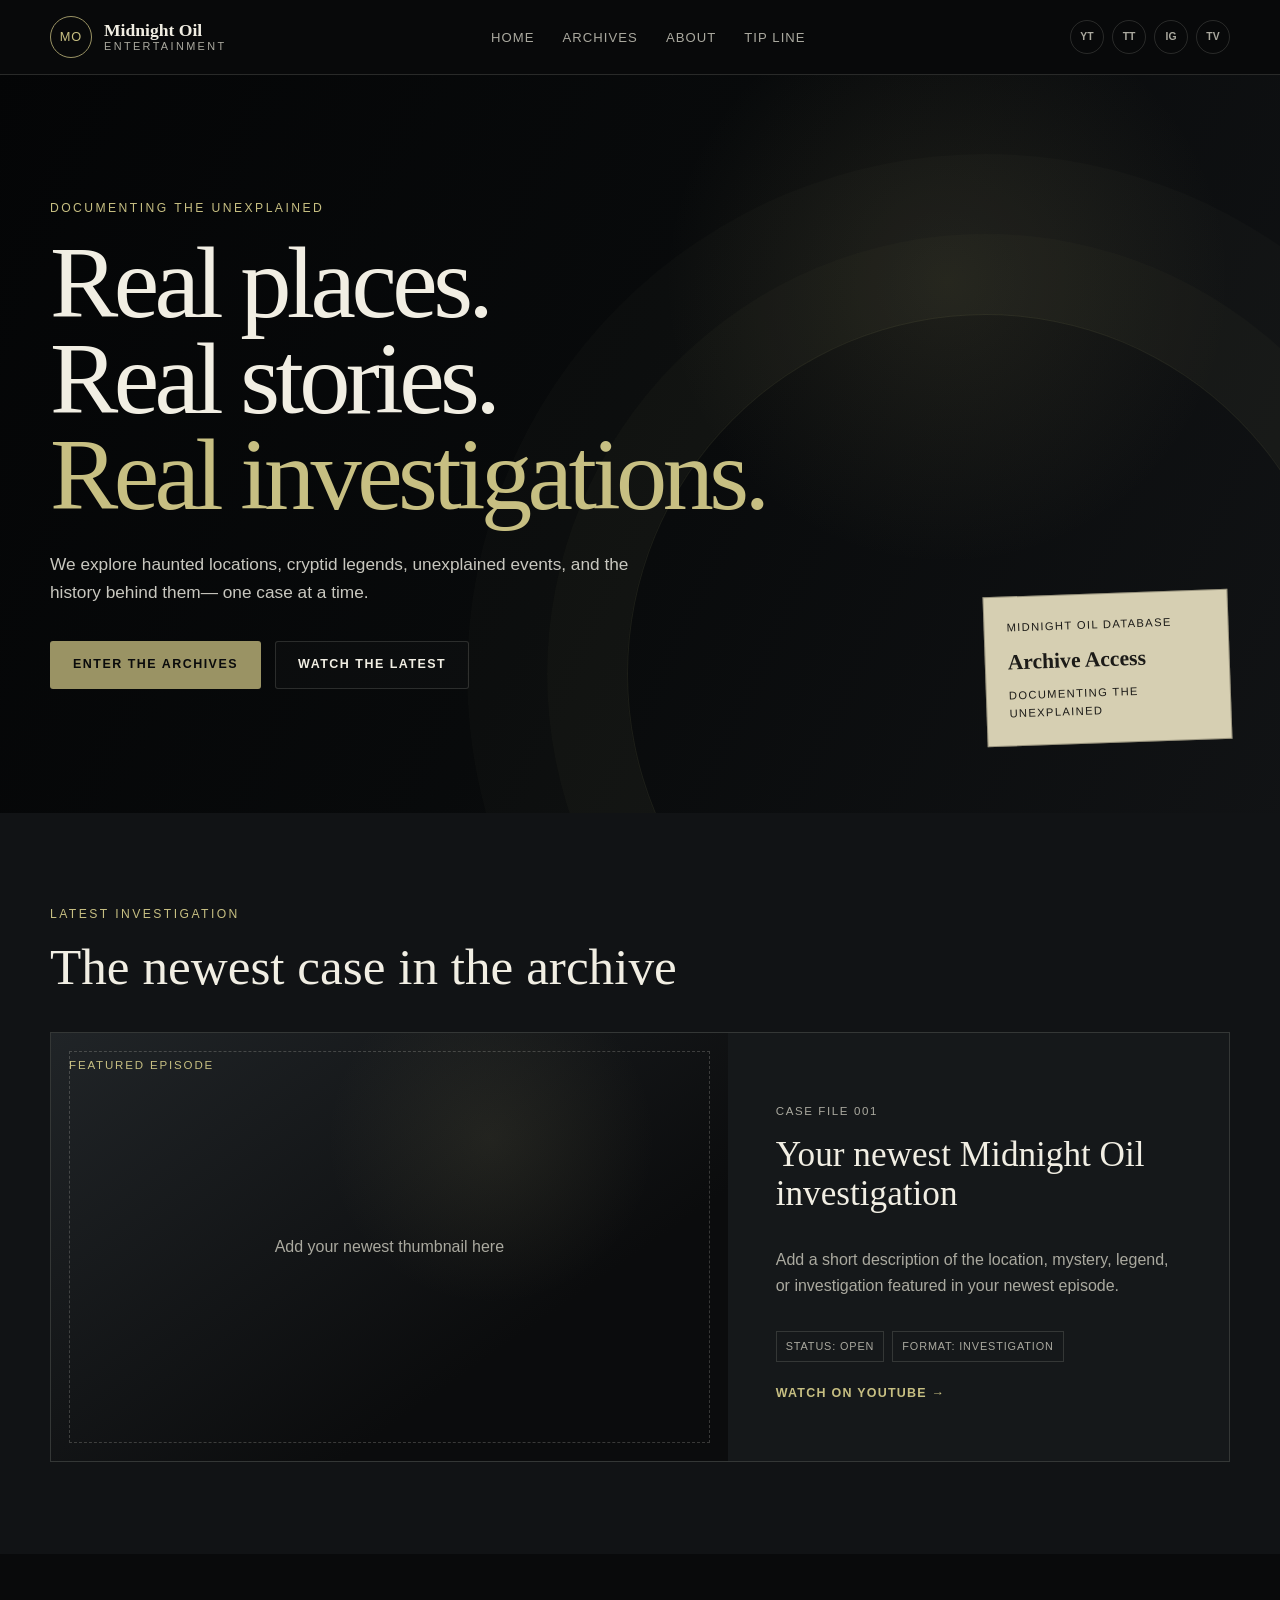
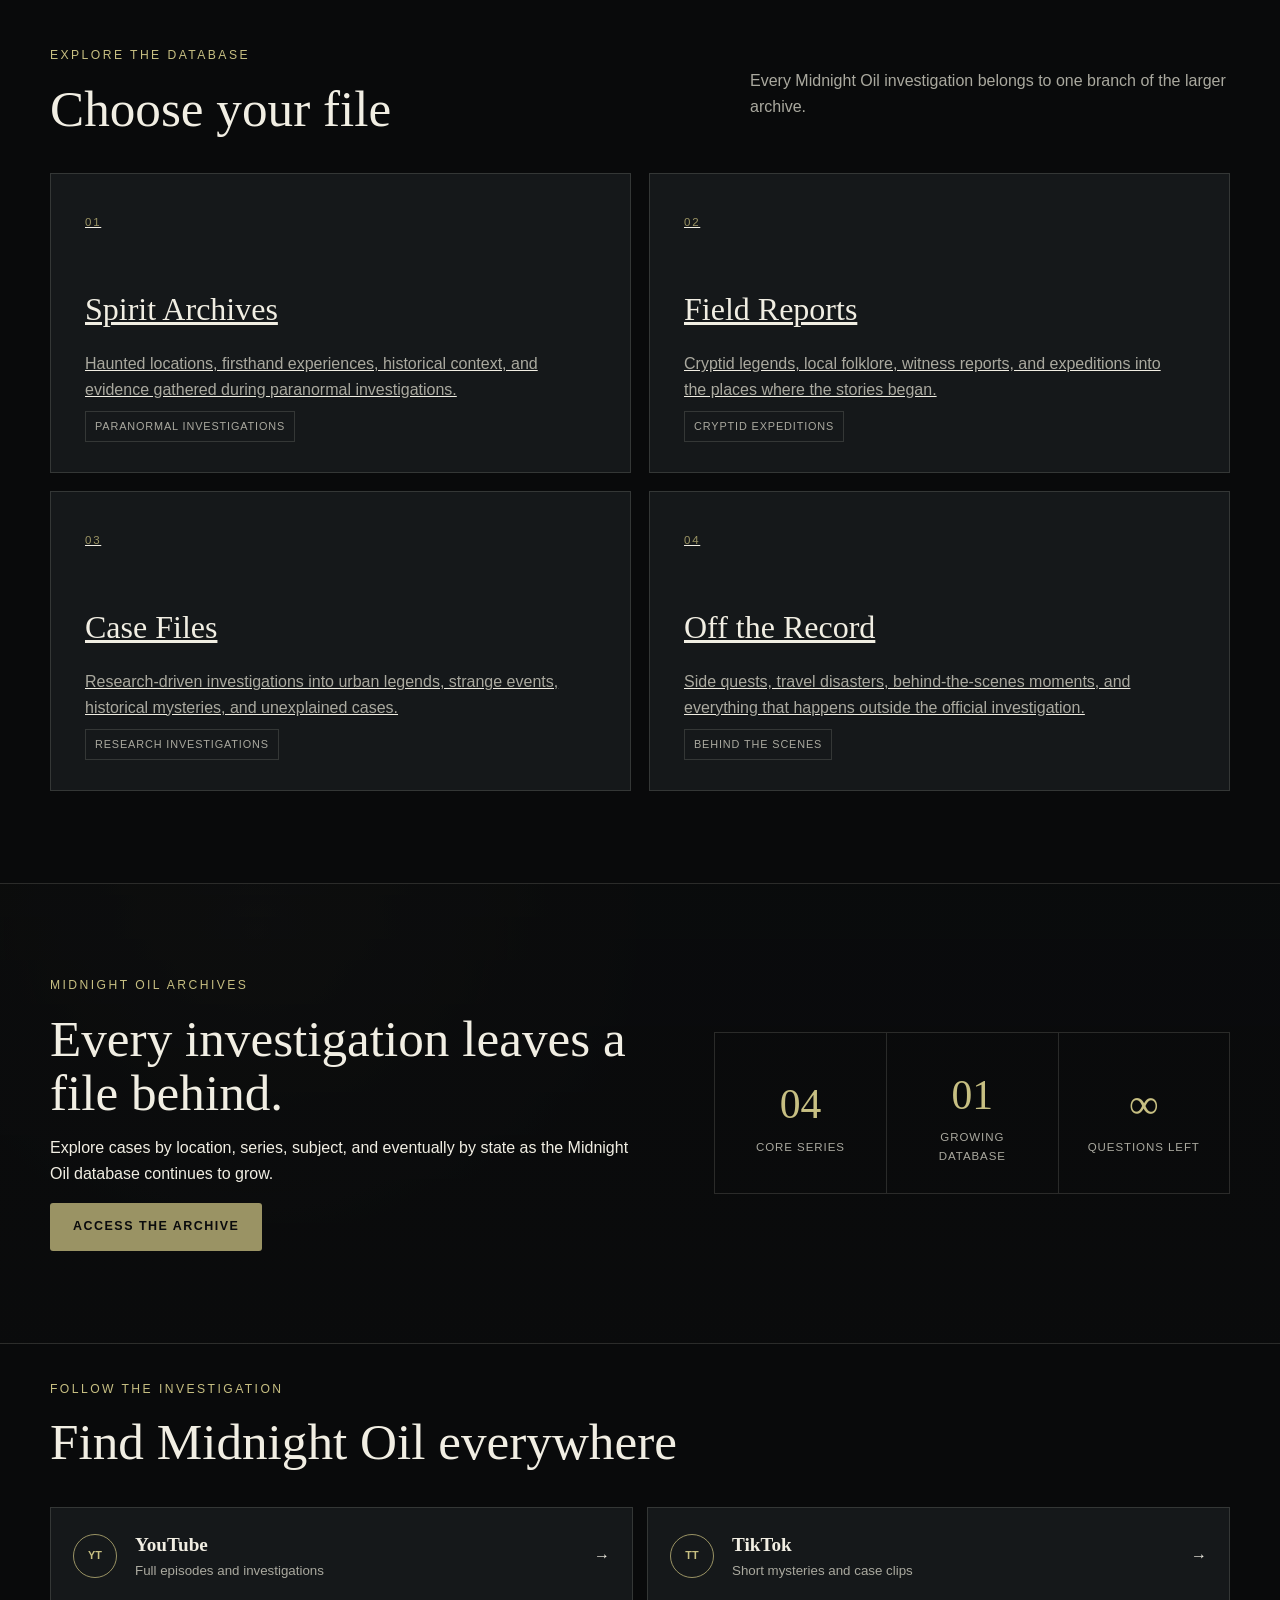
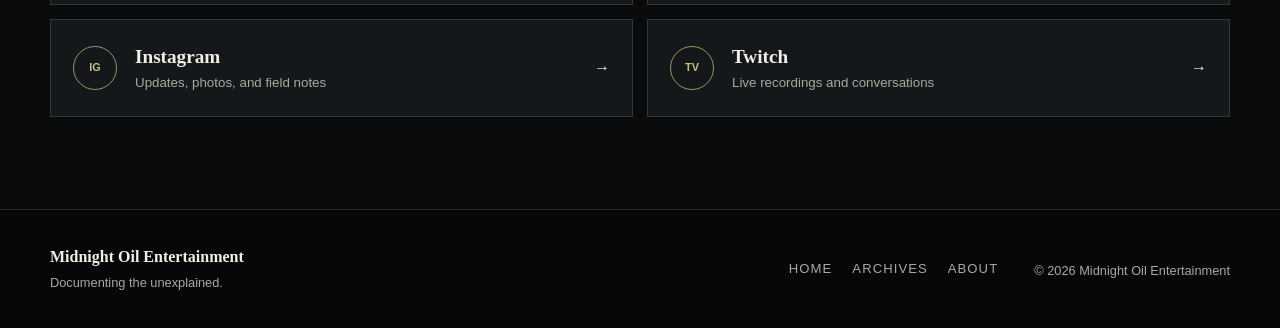
==== commit 4803a708: "Update index.html" ====
--- a/index.html
+++ b/index.html
@@ -42,35 +42,25 @@
     </a>
 
     <nav
-      class="desktop-nav"
-      aria-label="Main navigation"
-    >
-      <a href="index.html">Home</a>
-
-      <a href="archives.html">
-        Archives
-      </a>
-
-      <a href="spirit-archives.html">
-        Spirit Archives
-      </a>
-
-      <a href="field-reports.html">
-        Field Reports
-      </a>
-
-      <a href="case-files.html">
-        Case Files
-      </a>
-
-      <a href="off-the-record.html">
-        Off the Record
-      </a>
-
-      <a href="about.html">
-        About
-      </a>
-    </nav>
+  class="desktop-nav"
+  aria-label="Main navigation"
+>
+  <a href="index.html">
+    Home
+  </a>
+
+  <a href="archives.html">
+    Archives
+  </a>
+
+  <a href="about.html">
+    About
+  </a>
+
+  <a href="tip-line.html">
+    Tip Line
+  </a>
+</nav>
 
     <div
       class="header-socials"
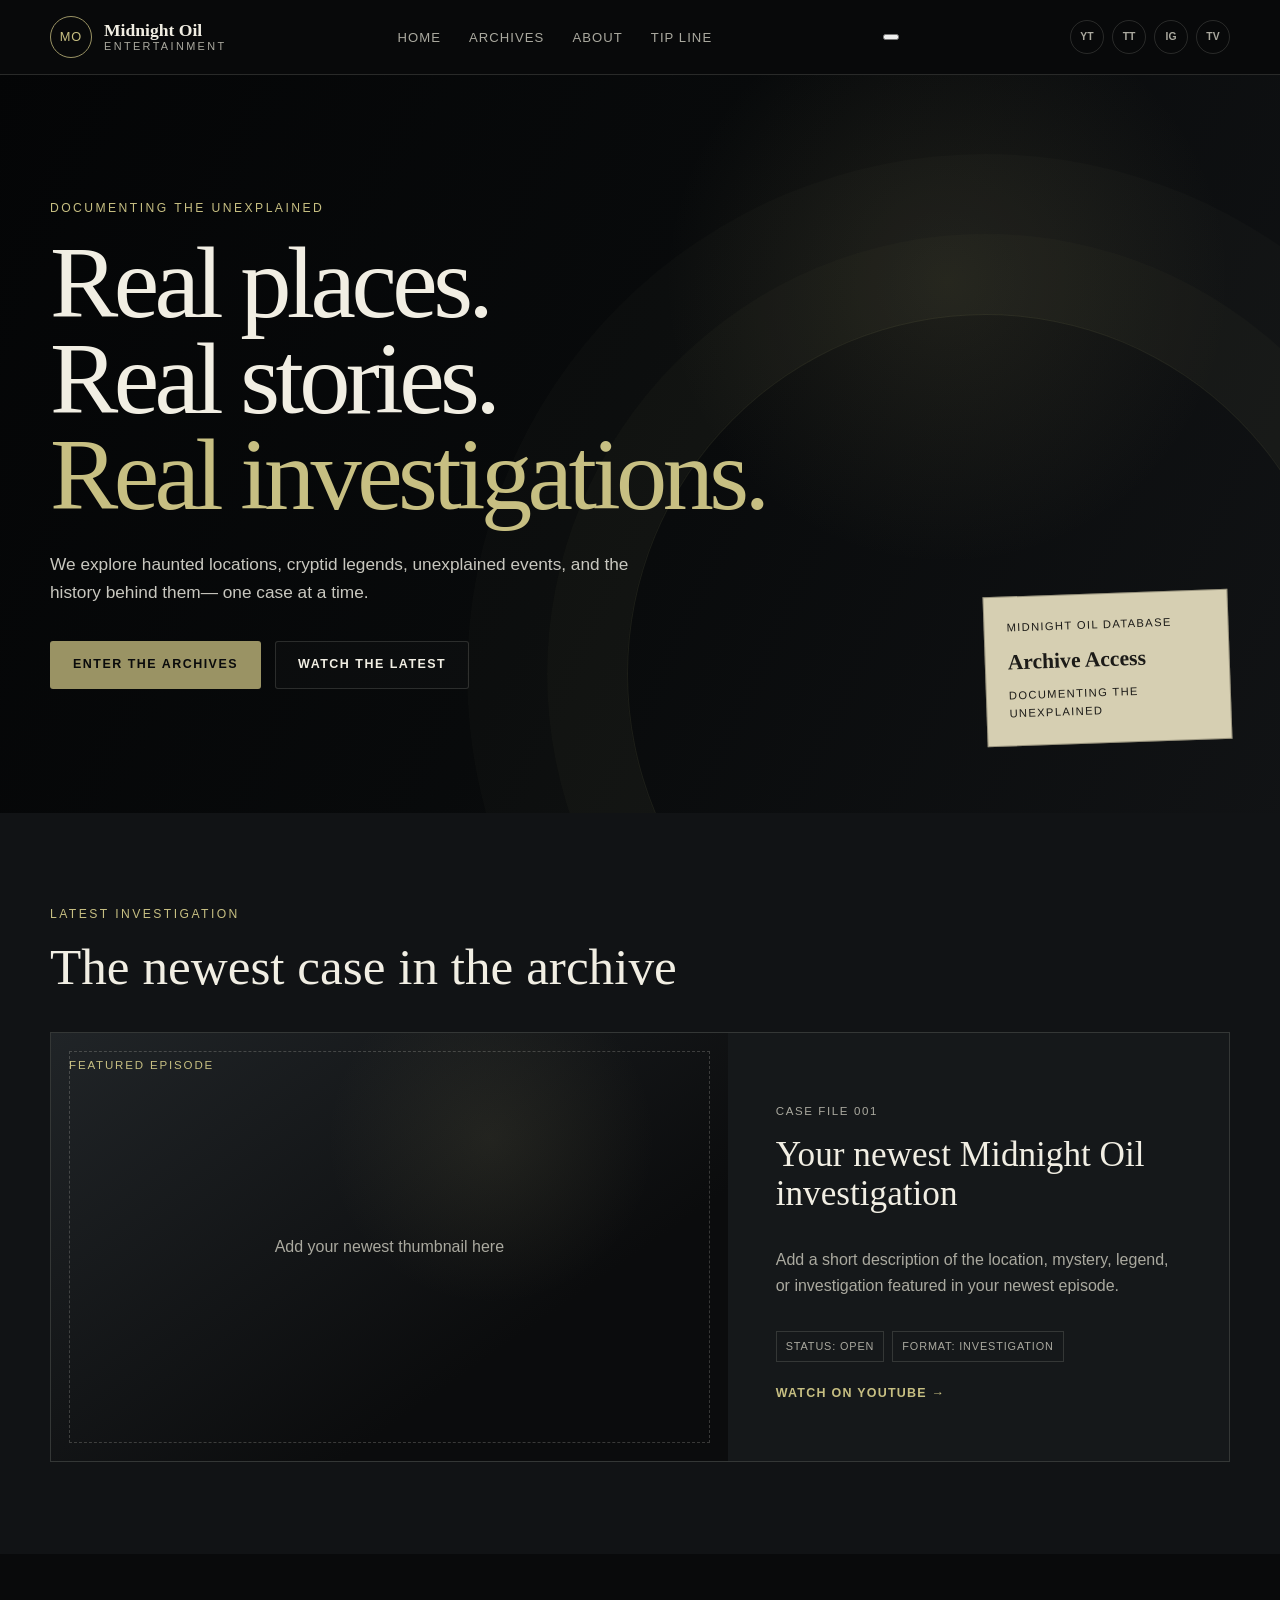
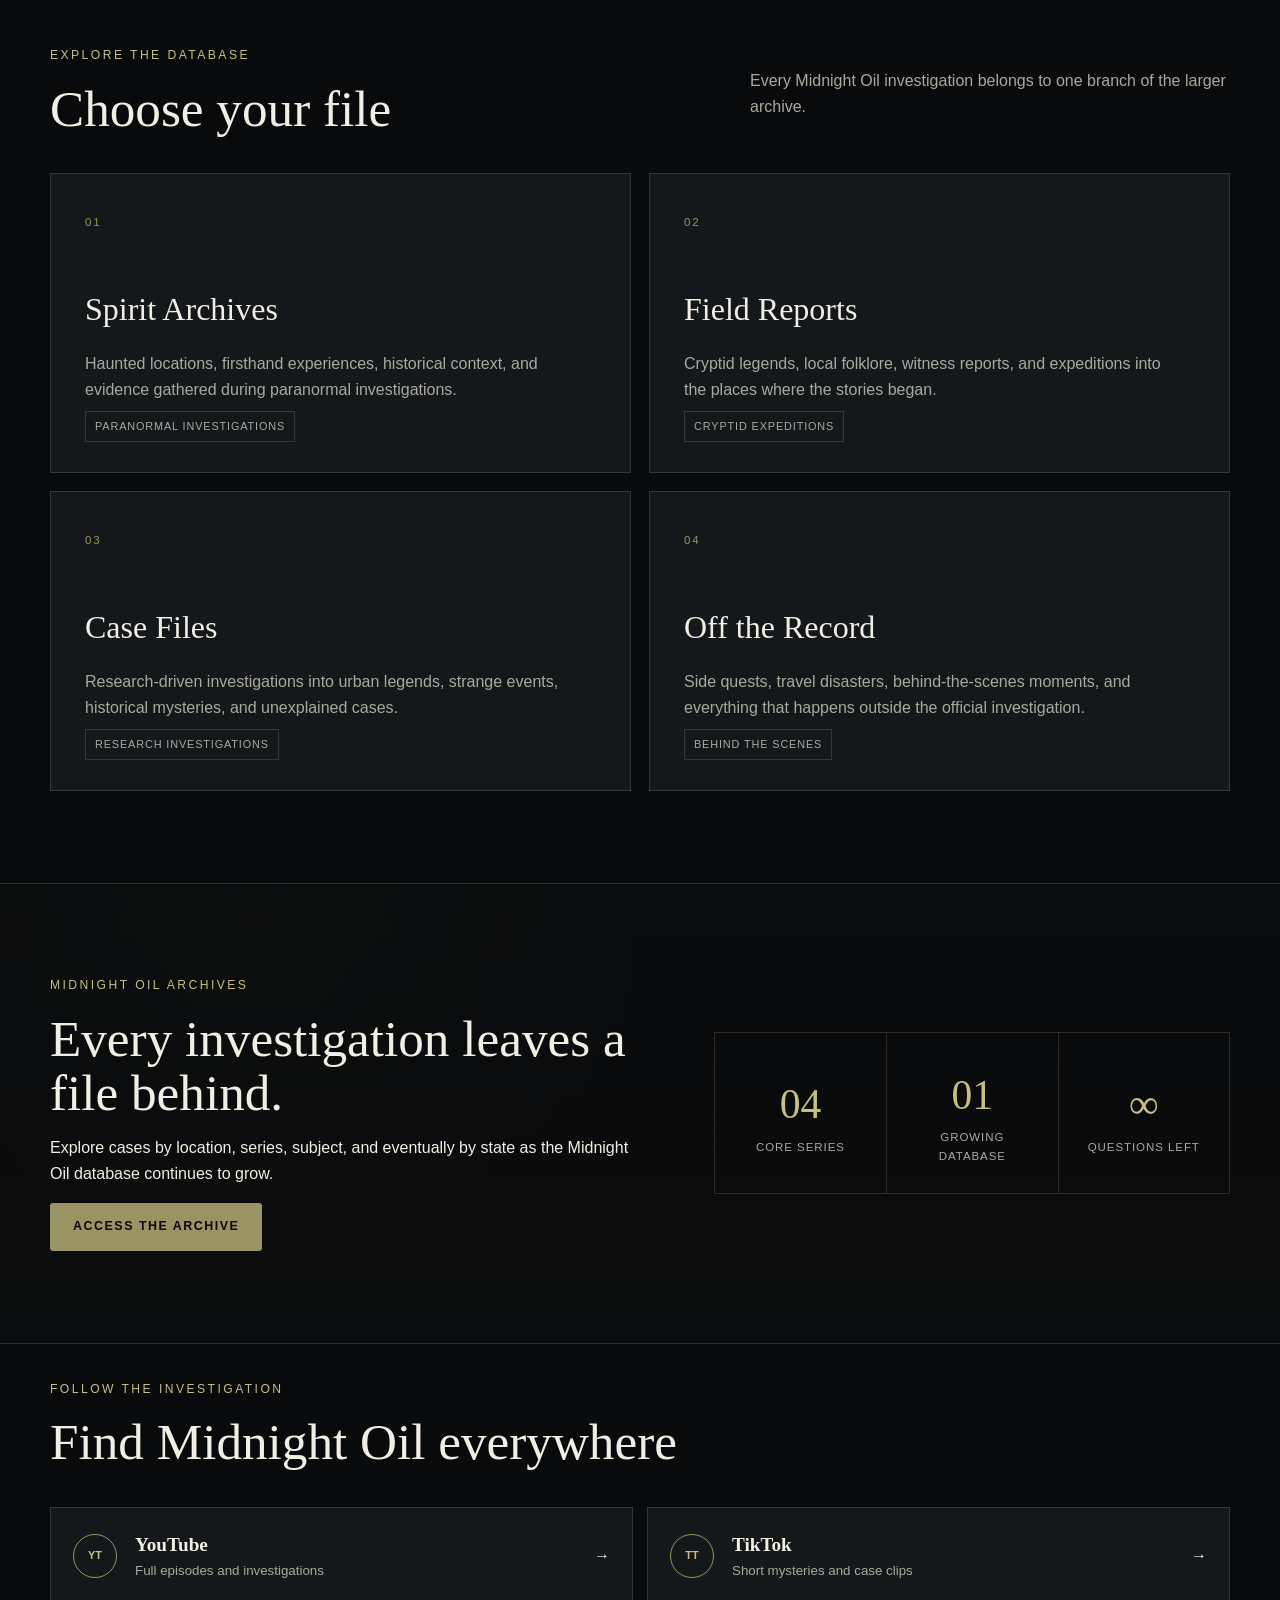
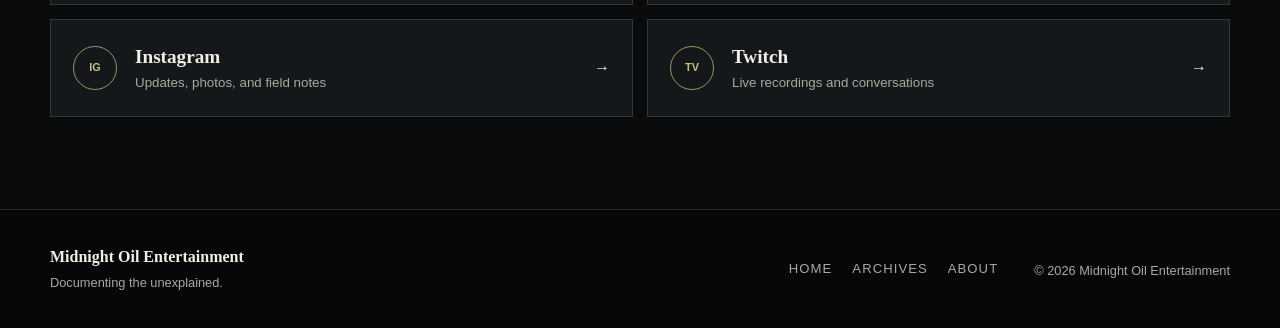
==== commit ea0febb8: "Update index.html" ====
--- a/index.html
+++ b/index.html
@@ -61,7 +61,19 @@
     Tip Line
   </a>
 </nav>
-
+<!-- ========================= -->
+  <!-- HAMBURGER MOBILE -->
+  <!-- ========================= -->
+<button
+  class="menu-toggle"
+  type="button"
+  aria-label="Open navigation menu"
+  aria-expanded="false"
+>
+  <span></span>
+  <span></span>
+  <span></span>
+</button>
     <div
       class="header-socials"
       aria-label="Social media"
--- a/styles.css
+++ b/styles.css
@@ -443,11 +443,18 @@
   padding: 34px;
   border: 1px solid var(--line);
   background: var(--panel);
+  color: inherit;
+  text-decoration: none;
   transition:
     transform 0.25s ease,
     border-color 0.25s ease;
 }
-
+.pillar-card,
+.pillar-card h3,
+.pillar-card p,
+.pillar-card span {
+  text-decoration: none !important;
+}
 .pillar-card:hover {
   transform: translateY(-4px);
   border-color: rgba(199, 191, 130, 0.45);
@@ -736,14 +743,23 @@
     grid-template-columns: 1fr;
   }
 
-  .pillar-card {
-    min-height: 280px;
-    padding: 28px;
-  }
-
-  .pillar-tag {
-    left: 28px;
-  }
+.pillar-card {
+  min-height: auto;
+  padding: 28px;
+}
+
+.pillar-card h3 {
+  margin: 38px 0 14px;
+}
+
+.pillar-card p {
+  margin-bottom: 24px;
+}
+
+.pillar-tag {
+  position: static;
+  margin-top: 20px;
+}
 
   .archive-stats {
     grid-template-columns: 1fr;
@@ -765,4 +781,436 @@
   .footer-links {
     flex-wrap: wrap;
   }
+}
+/* ========================= */
+/* ARCHIVE PAGE */
+/* ========================= */
+
+.archives-page {
+  background: var(--bg);
+}
+
+
+/* HERO */
+
+.archive-hero {
+  position: relative;
+  overflow: hidden;
+  padding: 110px max(24px, calc((100vw - var(--max-width)) / 2));
+  border-bottom: 1px solid var(--line);
+  background:
+    radial-gradient(
+      circle at 75% 30%,
+      rgba(154, 147, 100, 0.13),
+      transparent 28%
+    ),
+    linear-gradient(
+      135deg,
+      #08090a,
+      #111416
+    );
+}
+
+.archive-hero::before {
+  content: "";
+  position: absolute;
+  inset: 0;
+  opacity: 0.2;
+  background-image:
+    linear-gradient(
+      rgba(255, 255, 255, 0.02) 1px,
+      transparent 1px
+    ),
+    linear-gradient(
+      90deg,
+      rgba(255, 255, 255, 0.02) 1px,
+      transparent 1px
+    );
+  background-size: 32px 32px;
+}
+
+.archive-hero-grid {
+  position: relative;
+  z-index: 2;
+  display: grid;
+  grid-template-columns: 1.3fr 0.7fr;
+  gap: 64px;
+  align-items: end;
+}
+
+.archive-hero h1 {
+  max-width: 800px;
+  margin: 0;
+  font-family: Georgia, "Times New Roman", serif;
+  font-size: clamp(3.5rem, 8vw, 7rem);
+  line-height: 0.95;
+  font-weight: normal;
+}
+
+.archive-hero-copy > p:not(.eyebrow) {
+  max-width: 650px;
+  margin: 26px 0 0;
+  color: var(--muted);
+  font-size: 1.05rem;
+}
+
+.archive-status {
+  display: flex;
+  align-items: center;
+  gap: 9px;
+  margin-top: 26px;
+  color: var(--accent-light);
+  font-size: 0.72rem;
+  letter-spacing: 0.12em;
+  text-transform: uppercase;
+}
+
+.status-light {
+  width: 8px;
+  height: 8px;
+  border-radius: 50%;
+  background: #57d68d;
+  box-shadow: 0 0 12px rgba(87, 214, 141, 0.8);
+  animation: online-pulse 1.8s ease-in-out infinite;
+}
+
+@keyframes online-pulse {
+  0%,
+  100% {
+    opacity: 1;
+    box-shadow:
+      0 0 8px rgba(87, 214, 141, 0.65),
+      0 0 0 0 rgba(87, 214, 141, 0.35);
+  }
+
+  50% {
+    opacity: 0.65;
+    box-shadow:
+      0 0 16px rgba(87, 214, 141, 1),
+      0 0 0 7px rgba(87, 214, 141, 0);
+  }
+}
+
+.archive-terminal {
+  display: flex;
+  flex-direction: column;
+  padding: 24px;
+  border: 1px solid var(--line);
+  background: rgba(0, 0, 0, 0.28);
+}
+
+.archive-terminal span,
+.archive-terminal small {
+  color: var(--muted);
+  font-size: 0.68rem;
+  letter-spacing: 0.12em;
+  text-transform: uppercase;
+}
+
+.archive-terminal strong {
+  margin: 8px 0 12px;
+  color: var(--accent-light);
+  font-family: Georgia, "Times New Roman", serif;
+  font-size: 1.4rem;
+  font-weight: normal;
+}
+
+
+/* BRANCH CARDS */
+
+.archive-branch-grid {
+  display: grid;
+  grid-template-columns: repeat(2, 1fr);
+  gap: 18px;
+}
+
+.archive-branch-card {
+  display: flex;
+  flex-direction: column;
+  min-height: 480px;
+  padding: 30px;
+  border: 1px solid var(--line);
+  background: var(--panel);
+  color: inherit;
+  text-decoration: none !important;
+  transition:
+    transform 0.25s ease,
+    border-color 0.25s ease,
+    background 0.25s ease;
+}
+
+.archive-branch-card:hover {
+  transform: translateY(-5px);
+  border-color: var(--accent);
+  background: var(--panel-light);
+}
+
+.branch-topline,
+.branch-footer {
+  display: flex;
+  align-items: center;
+  justify-content: space-between;
+  gap: 18px;
+  color: var(--muted);
+  font-size: 0.68rem;
+  letter-spacing: 0.12em;
+  text-transform: uppercase;
+}
+
+.branch-content {
+  margin: auto 0;
+}
+
+.branch-content h3 {
+  max-width: 520px;
+  margin: 0 0 18px;
+  font-family: Georgia, "Times New Roman", serif;
+  font-size: clamp(2rem, 4vw, 3.4rem);
+  line-height: 1;
+  font-weight: normal;
+}
+
+.branch-content p:last-child {
+  max-width: 520px;
+  color: var(--muted);
+}
+
+.branch-footer {
+  padding-top: 22px;
+  border-top: 1px solid var(--line);
+  color: var(--accent-light);
+}
+
+
+/* MAP */
+
+.archive-map-placeholder {
+  display: grid;
+  place-items: center;
+  min-height: 460px;
+  padding: 40px;
+  border: 1px dashed rgba(241, 238, 227, 0.2);
+  background:
+    radial-gradient(
+      circle at center,
+      rgba(154, 147, 100, 0.08),
+      transparent 48%
+    );
+  text-align: center;
+}
+
+.archive-map-placeholder > div {
+  max-width: 540px;
+}
+
+.map-status {
+  color: var(--accent-light);
+  font-size: 0.7rem;
+  letter-spacing: 0.14em;
+  text-transform: uppercase;
+}
+
+.archive-map-placeholder h3 {
+  margin: 12px 0;
+  font-family: Georgia, "Times New Roman", serif;
+  font-size: 2rem;
+  font-weight: normal;
+}
+
+.archive-map-placeholder p {
+  color: var(--muted);
+}
+
+
+/* FILTERS */
+
+.archive-filters {
+  display: flex;
+  flex-wrap: wrap;
+  gap: 10px;
+  margin-bottom: 28px;
+}
+
+.archive-filter {
+  padding: 10px 16px;
+  border: 1px solid var(--line);
+  background: transparent;
+  color: var(--muted);
+  font: inherit;
+  font-size: 0.7rem;
+  letter-spacing: 0.1em;
+  text-transform: uppercase;
+  cursor: pointer;
+}
+
+.archive-filter:hover,
+.archive-filter.active {
+  border-color: var(--accent);
+  color: var(--accent-light);
+  background: rgba(154, 147, 100, 0.08);
+}
+
+
+/* CASE GRID */
+
+.case-grid {
+  display: grid;
+  grid-template-columns: repeat(2, 1fr);
+  gap: 18px;
+}
+
+.case-card {
+  overflow: hidden;
+  border: 1px solid var(--line);
+  background: var(--panel);
+}
+
+.case-card-top {
+  display: flex;
+  justify-content: space-between;
+  gap: 18px;
+  padding: 14px 18px;
+  border-bottom: 1px solid var(--line);
+}
+
+.case-type,
+.case-id {
+  color: var(--muted);
+  font-size: 0.66rem;
+  letter-spacing: 0.12em;
+  text-transform: uppercase;
+}
+
+.case-type {
+  color: var(--accent-light);
+}
+
+.case-card-visual {
+  display: grid;
+  place-items: center;
+  min-height: 240px;
+  border-bottom: 1px solid var(--line);
+  background:
+    linear-gradient(
+      145deg,
+      #202427,
+      #0b0c0d
+    );
+  color: var(--muted);
+}
+
+.case-card-copy {
+  padding: 26px;
+}
+
+.case-location {
+  margin: 0;
+  color: var(--accent-light);
+  font-size: 0.68rem;
+  letter-spacing: 0.12em;
+  text-transform: uppercase;
+}
+
+.case-card h3 {
+  margin: 8px 0 12px;
+  font-family: Georgia, "Times New Roman", serif;
+  font-size: 2rem;
+  font-weight: normal;
+}
+
+.case-card-copy > p:not(.case-location) {
+  color: var(--muted);
+}
+
+.case-data {
+  display: flex;
+  flex-wrap: wrap;
+  gap: 8px;
+  margin: 18px 0;
+}
+
+.case-data span {
+  padding: 6px 8px;
+  border: 1px solid var(--line);
+  color: var(--muted);
+  font-size: 0.64rem;
+  letter-spacing: 0.08em;
+  text-transform: uppercase;
+}
+
+.case-access {
+  color: var(--accent-light);
+  font-size: 0.72rem;
+  font-weight: bold;
+  letter-spacing: 0.1em;
+  text-decoration: none;
+  text-transform: uppercase;
+}
+
+
+/* ========================= */
+/* ARCHIVE PAGE - MOBILE */
+/* ========================= */
+
+@media (max-width: 900px) {
+
+  .archive-hero-grid,
+  .archive-branch-grid,
+  .case-grid {
+    grid-template-columns: 1fr;
+  }
+
+  .archive-hero-grid {
+    gap: 38px;
+  }
+
+}
+
+
+@media (max-width: 640px) {
+
+  .archive-hero {
+    padding: 86px 20px 64px;
+  }
+
+  .archive-hero h1 {
+    font-size: clamp(3rem, 15vw, 4.8rem);
+  }
+
+  .archive-terminal {
+    padding: 20px;
+  }
+
+  .archive-branch-card {
+    min-height: 420px;
+    padding: 24px;
+  }
+
+  .branch-content h3 {
+    font-size: 2.25rem;
+  }
+
+  .archive-map-placeholder {
+    min-height: 330px;
+    padding: 28px 20px;
+  }
+
+  .archive-filters {
+    display: grid;
+    grid-template-columns: 1fr;
+  }
+
+  .archive-filter {
+    width: 100%;
+    min-height: 44px;
+  }
+
+  .case-card-visual {
+    min-height: 210px;
+  }
+
+  .case-card-copy {
+    padding: 22px;
+  }
+
 }
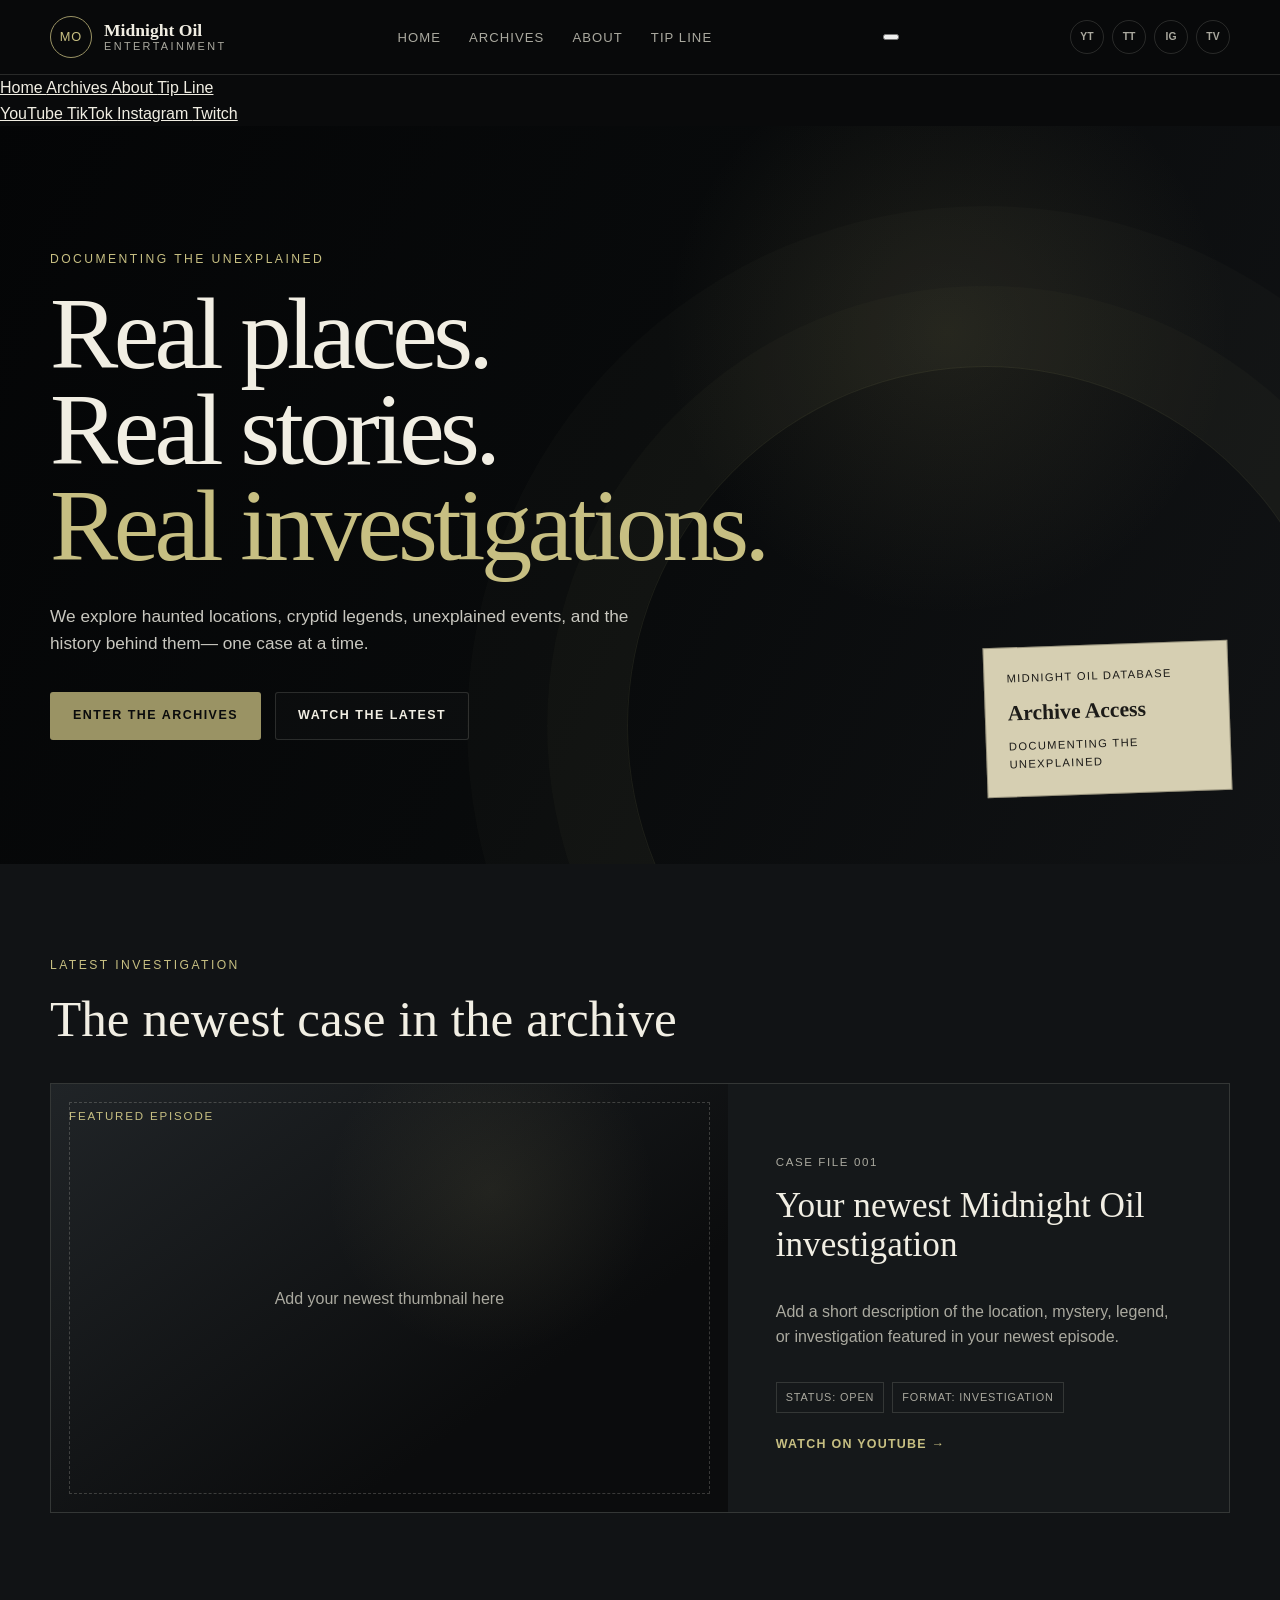
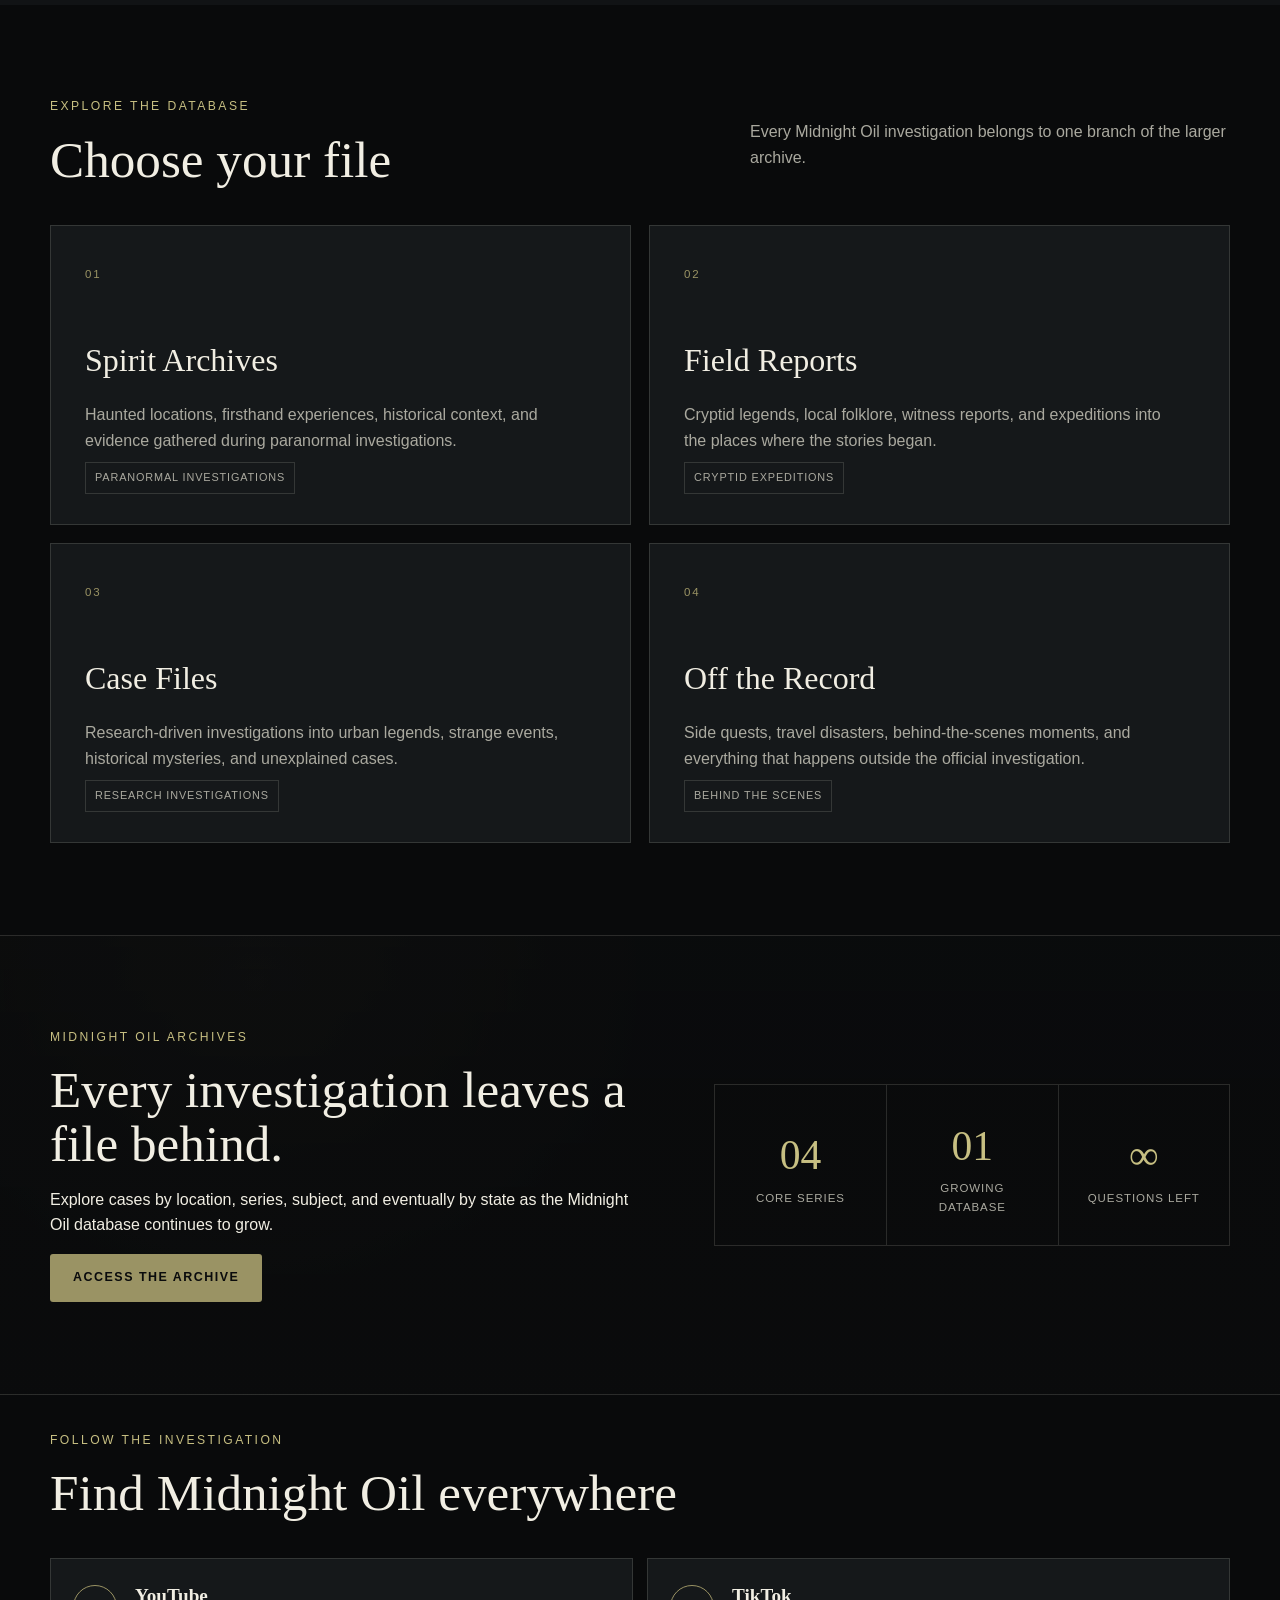
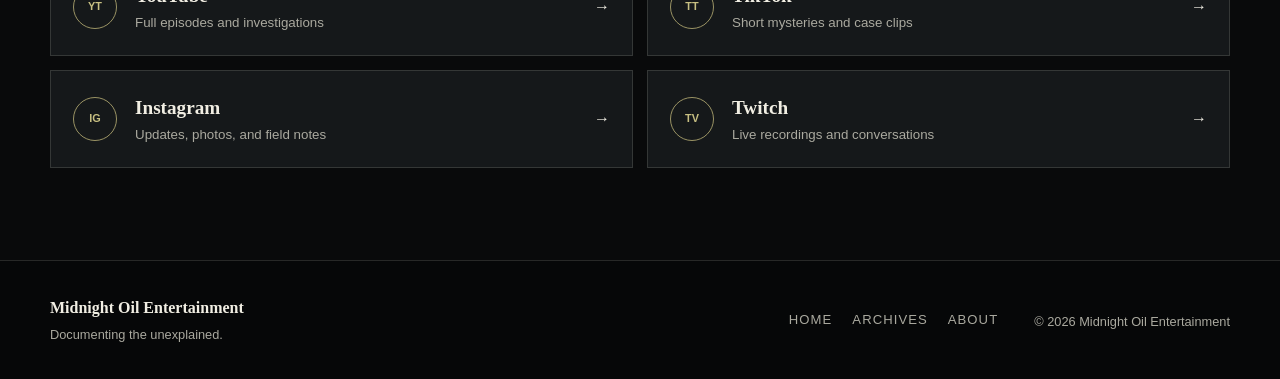
==== commit f790e0bb: "Update index.html" ====
--- a/index.html
+++ b/index.html
@@ -118,7 +118,65 @@
     </div>
 
   </header>
-
+<nav
+  class="mobile-nav"
+  aria-label="Mobile navigation"
+>
+
+  <a href="index.html">
+    Home
+  </a>
+
+  <a href="archives.html">
+    Archives
+  </a>
+
+  <a href="about.html">
+    About
+  </a>
+
+  <a href="tip-line.html">
+    Tip Line
+  </a>
+
+
+  <div class="mobile-socials">
+
+    <a
+      href="https://youtube.com/@midnightoilentertainment?si=azWgNylJqY5GxmDU"
+      target="_blank"
+      rel="noopener noreferrer"
+    >
+      YouTube
+    </a>
+
+    <a
+      href="https://www.tiktok.com/@midnightoilentertainment?_r=1&_t=ZT-98FKACgDr4A"
+      target="_blank"
+      rel="noopener noreferrer"
+    >
+      TikTok
+    </a>
+
+    <a
+      href="https://www.instagram.com/midnightoilentertainment?igsh=N3ZkbWxhZm55MnQy&utm_source=qr"
+      target="_blank"
+      rel="noopener noreferrer"
+    >
+      Instagram
+    </a>
+
+    <a
+      href="https://twitch.tv/midnightoilentertainment"
+      target="_blank"
+      rel="noopener noreferrer"
+    >
+      Twitch
+    </a>
+
+  </div>
+
+</nav>
 
   <main>
 
